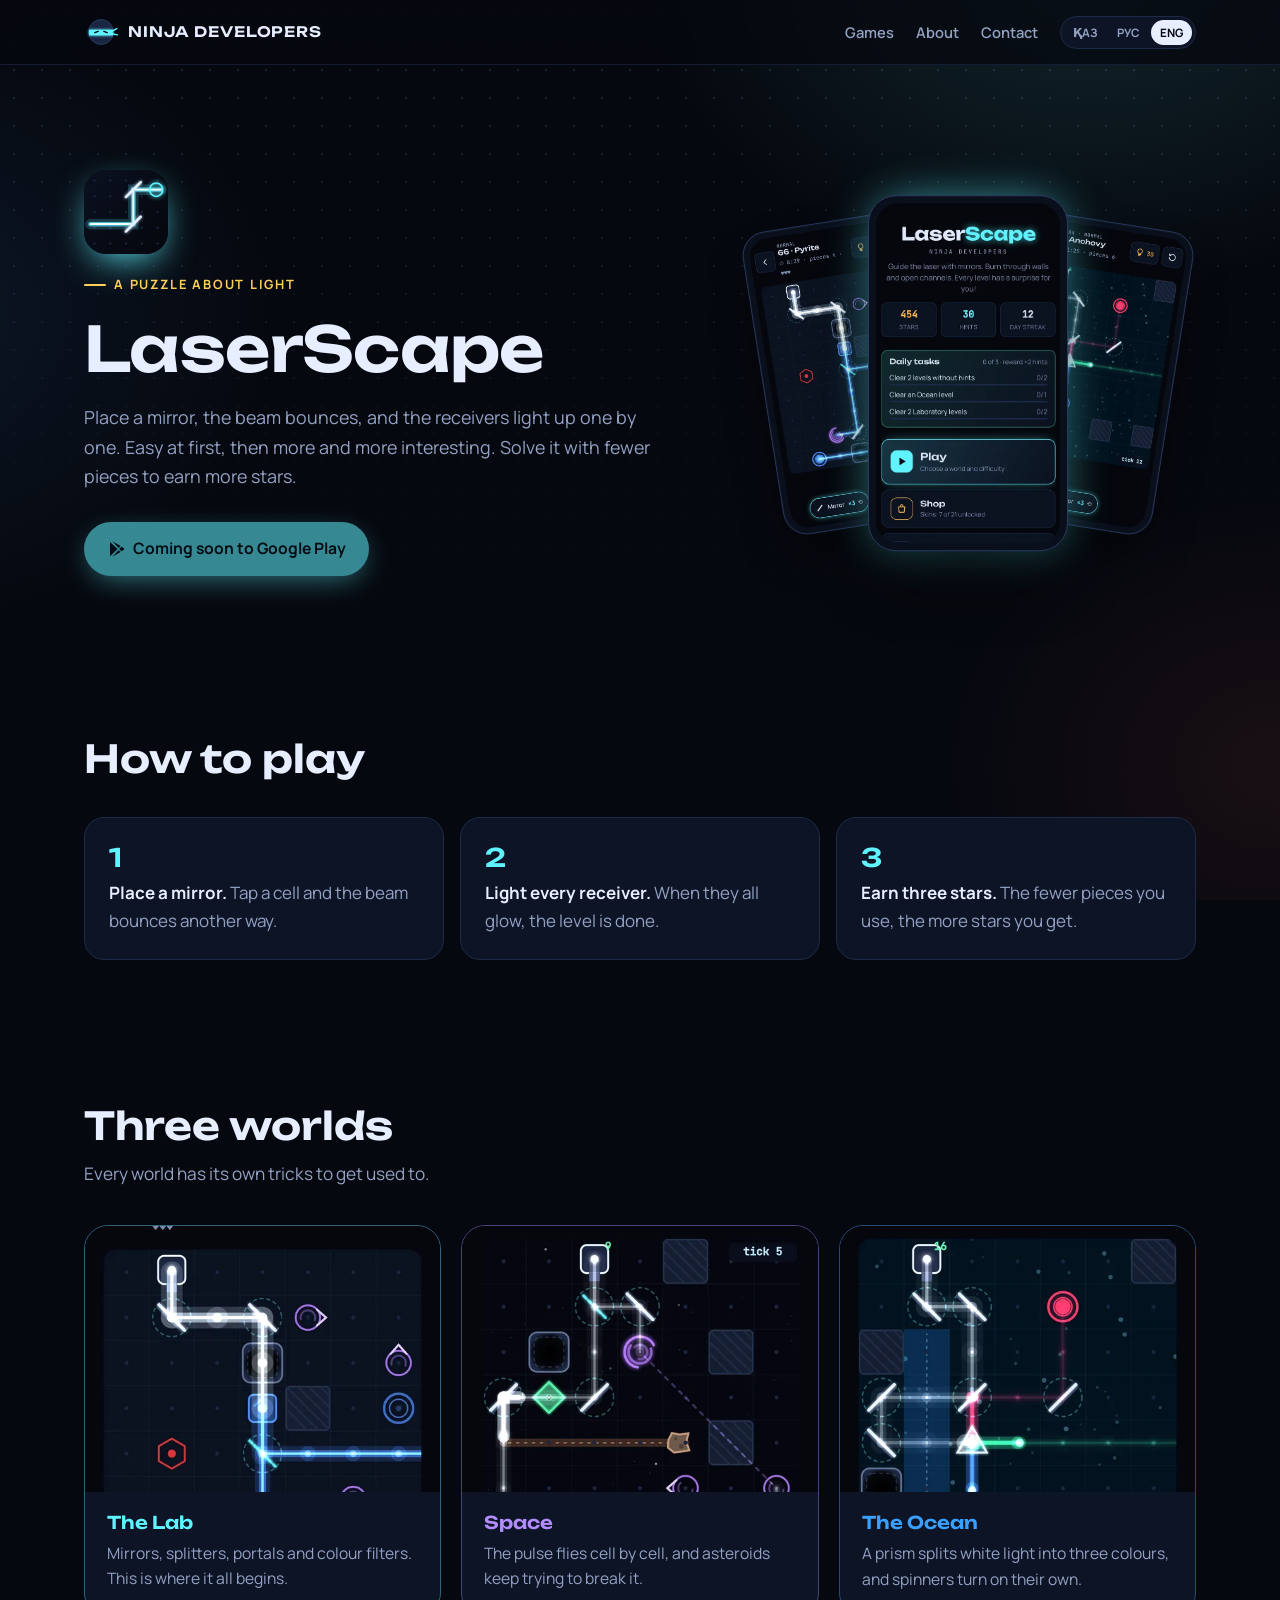
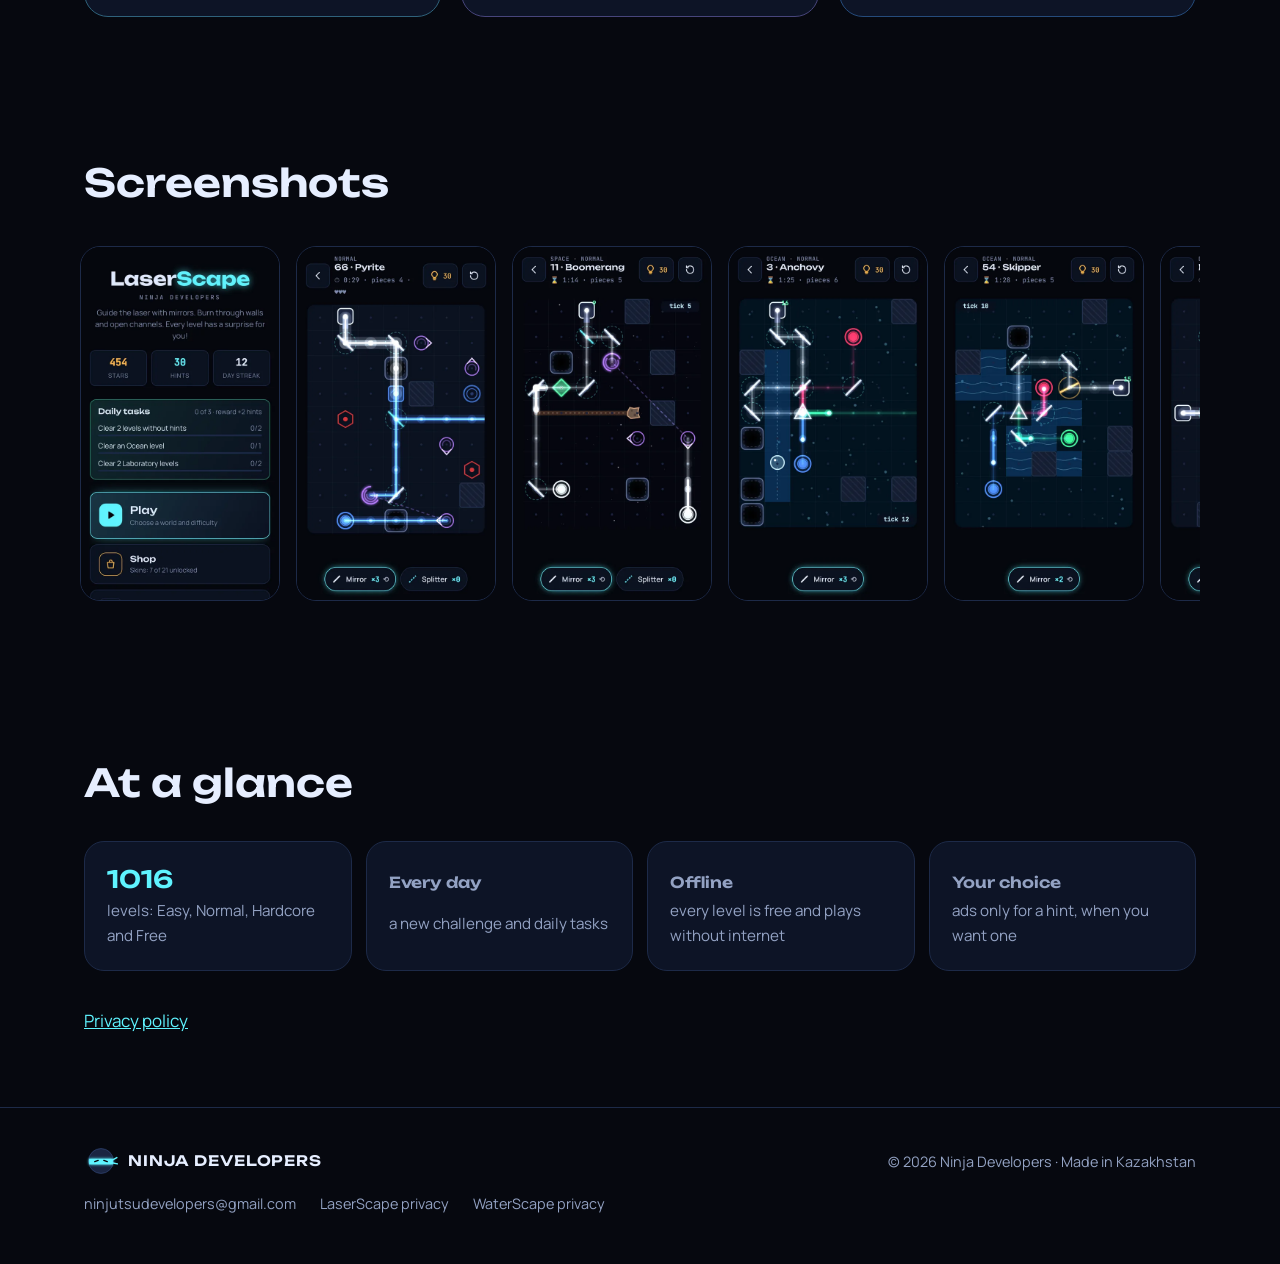
==== laserscape/index.html @ 4312398a "Warmer, more human studio site redesign New home: hero with the studio ninja, game showcases with ph" ====
<!DOCTYPE html>
<html lang="en" data-l="en"><head><meta charset="utf-8"><meta name="viewport" content="width=device-width,initial-scale=1,viewport-fit=cover">
<link rel="preconnect" href="https://fonts.googleapis.com"><link rel="preconnect" href="https://fonts.gstatic.com" crossorigin>
<link rel="stylesheet" href="https://fonts.googleapis.com/css2?family=Unbounded:wght@500;600&family=Manrope:wght@400;600;700;800&display=swap">
<link rel="stylesheet" href="/style.css"><link rel="icon" href="/img/logo.svg" type="image/svg+xml"><meta name="theme-color" content="#06080f">
<script>document.documentElement.classList.add('js')</script>
<title>LaserScape: a puzzle about light · Ninja Developers</title>
<meta name="description" content="LaserScape: place mirrors, bounce the laser and light up every receiver. 1016 levels across the Lab, Space and the Ocean. Free, plays offline.">
<meta property="og:title" content="LaserScape"><meta property="og:description" content="A puzzle about light by Ninja Developers."><meta property="og:image" content="https://ninja-developers.com/img/og-laserscape.jpg">
</head><body><div class="sky"></div>
<header><div class="wrap bar"><a class="brand" href="/"><svg viewBox="0 0 120 120" class="ninja" aria-hidden="true"><circle cx="60" cy="60" r="44" class="nh"/><path d="M18 52h84v20H18z" class="nb"/><path d="M98 58l18-10M98 66l20 4" class="nt"/><g class="eyes"><path d="M38 62l12-4M70 58l12 4" class="ne"/></g></svg><span>NINJA DEVELOPERS</span></a>
<nav class="top"><a class="hide-s" href="/#games"><span lang="ru">Игры</span><span lang="en">Games</span><span lang="kk">Ойындар</span></a>
<a class="hide-s" href="/#about"><span lang="ru">О нас</span><span lang="en">About</span><span lang="kk">Біз туралы</span></a>
<a class="hide-s" href="/#contact"><span lang="ru">Контакты</span><span lang="en">Contact</span><span lang="kk">Байланыс</span></a>
<div class="langs" role="group" aria-label="Language"><button data-l="kk">ҚАЗ</button><button data-l="ru">РУС</button><button data-l="en">ENG</button></div></nav></div></header>
<main class="wrap">
<div class="hero"><div style="display:grid;gap:0;justify-items:start">
<img src="/img/laserscape-icon.png" alt="LaserScape" style="width:84px;height:84px;border-radius:22px;margin-bottom:20px;box-shadow:0 12px 36px -10px var(--laser)">
<span class="eyebrow" lang="ru">Головоломка про свет</span><span class="eyebrow" lang="en">A puzzle about light</span><span class="eyebrow" lang="kk">Жарық туралы басқатырғыш</span>
<h1 style="margin-bottom:18px">LaserScape</h1>
<p class="lead" lang="ru">Ставишь зеркало, луч отражается, и приёмники загораются один за другим. Сначала легко, потом интереснее. За решение меньшим числом деталей дают больше звёзд.</p><p class="lead" lang="en">Place a mirror, the beam bounces, and the receivers light up one by one. Easy at first, then more and more interesting. Solve it with fewer pieces to earn more stars.</p><p class="lead" lang="kk">Айнаны қоясың, сәуле шағылады, қабылдағыштар бірінен соң бірі жанады. Басында оңай, кейін қызығырақ. Аз бөлшекпен шешсең, көбірек жұлдыз аласың.</p>
<div class="btns"><a class="btn primary" href="https://play.google.com/store/apps/details?id=com.arsen.lazerkanal" aria-disabled="true" data-play><svg viewBox="0 0 24 24" fill="currentColor"><path d="M4 2.5v19l10-9.5zM15.5 13.5l2.6 2.5-11 6.2zM15.5 10.5L7.1 1.8l11 6.2zM19.2 9l3 1.7c.9.5.9 2.1 0 2.6l-3 1.7-2.9-3z"/></svg><span lang="ru">Скоро в Google Play</span><span lang="en">Coming soon to Google Play</span><span lang="kk">Жақында Google Play-де</span></a></div>
</div>
<div class="phones" aria-hidden="true" style="--c:var(--laser)"><div class="phone p1"><img lang="ru" src="/img/ls-ru-2_lab.webp" alt="" loading="lazy"><img lang="en" src="/img/ls-en-2_lab.webp" alt="" loading="lazy"><img lang="kk" src="/img/ls-ru-2_lab.webp" alt="" loading="lazy"></div><div class="phone p2"><img lang="ru" src="/img/ls-ru-1_home.webp" alt="" loading="lazy"><img lang="en" src="/img/ls-en-1_home.webp" alt="" loading="lazy"><img lang="kk" src="/img/ls-ru-1_home.webp" alt="" loading="lazy"></div><div class="phone p3"><img lang="ru" src="/img/ls-ru-4_ocean.webp" alt="" loading="lazy"><img lang="en" src="/img/ls-en-4_ocean.webp" alt="" loading="lazy"><img lang="kk" src="/img/ls-ru-4_ocean.webp" alt="" loading="lazy"></div></div>
</div>

<section><div class="sh rv"><h2 lang="ru">Как играть</h2><h2 lang="en">How to play</h2><h2 lang="kk">Қалай ойнау керек</h2></div>
<ol class="steps">
<li class="rv"><span lang="ru"><b>Поставь зеркало.</b> Нажми на клетку, и луч отразится в другую сторону.</span><span lang="en"><b>Place a mirror.</b> Tap a cell and the beam bounces another way.</span><span lang="kk"><b>Айна қой.</b> Ұяшықты бас, сәуле басқа жаққа шағылады.</span></li>
<li class="rv"><span lang="ru"><b>Зажги все приёмники.</b> Когда горят все, уровень пройден.</span><span lang="en"><b>Light every receiver.</b> When they all glow, the level is done.</span><span lang="kk"><b>Барлық қабылдағышты жақ.</b> Бәрі жанса, деңгей өтілді.</span></li>
<li class="rv"><span lang="ru"><b>Собери три звезды.</b> Чем меньше деталей ушло, тем больше звёзд.</span><span lang="en"><b>Earn three stars.</b> The fewer pieces you use, the more stars you get.</span><span lang="kk"><b>Үш жұлдыз жина.</b> Бөлшек аз кетсе, жұлдыз көп.</span></li>
</ol></section>

<section><div class="sh rv"><h2 lang="ru">Три мира</h2><h2 lang="en">Three worlds</h2><h2 lang="kk">Үш әлем</h2><p lang="ru">В каждом мире свои фокусы, к которым нужно привыкнуть.</p><p lang="en">Every world has its own tricks to get used to.</p><p lang="kk">Әр әлемнің үйренуге тұратын өз айласы бар.</p></div>
<div class="worlds">
<div class="world rv"><img lang="ru" src="/img/ls-ru-2_lab.webp" alt="" loading="lazy"><img lang="en" src="/img/ls-en-2_lab.webp" alt="" loading="lazy"><img lang="kk" src="/img/ls-ru-2_lab.webp" alt="" loading="lazy"><div><h3 lang="ru">Лаборатория</h3><h3 lang="en">The Lab</h3><h3 lang="kk">Зертхана</h3><p lang="ru">Зеркала, делители, порталы и цветные фильтры. Здесь всё начинается.</p><p lang="en">Mirrors, splitters, portals and colour filters. This is where it all begins.</p><p lang="kk">Айналар, бөлгіштер, порталдар және түсті сүзгілер. Бәрі осыдан басталады.</p></div></div>
<div class="world space rv"><img lang="ru" src="/img/ls-ru-3_space.webp" alt="" loading="lazy"><img lang="en" src="/img/ls-en-3_space.webp" alt="" loading="lazy"><img lang="kk" src="/img/ls-ru-3_space.webp" alt="" loading="lazy"><div><h3 lang="ru">Космос</h3><h3 lang="en">Space</h3><h3 lang="kk">Ғарыш</h3><p lang="ru">Луч летит клетка за клеткой, а астероиды так и норовят его разбить.</p><p lang="en">The pulse flies cell by cell, and asteroids keep trying to break it.</p><p lang="kk">Сәуле ұяшықтан ұяшыққа ұшады, ал астероидтар оны сындыруға тырысады.</p></div></div>
<div class="world ocean rv"><img lang="ru" src="/img/ls-ru-4_ocean.webp" alt="" loading="lazy"><img lang="en" src="/img/ls-en-4_ocean.webp" alt="" loading="lazy"><img lang="kk" src="/img/ls-ru-4_ocean.webp" alt="" loading="lazy"><div><h3 lang="ru">Океан</h3><h3 lang="en">The Ocean</h3><h3 lang="kk">Мұхит</h3><p lang="ru">Призма делит белый луч на три цвета, а вертушки крутятся сами по себе.</p><p lang="en">A prism splits white light into three colours, and spinners turn on their own.</p><p lang="kk">Призма ақ сәулені үш түске бөледі, ал айналмалар өздігінен бұрылады.</p></div></div>
</div></section>

<section><div class="sh rv"><h2 lang="ru">Скриншоты</h2><h2 lang="en">Screenshots</h2><h2 lang="kk">Скриншоттар</h2></div>
<div class="gallery" lang="ru"><img src="/img/ls-ru-1_home.webp" alt="" loading="lazy"><img src="/img/ls-ru-2_lab.webp" alt="" loading="lazy"><img src="/img/ls-ru-3_space.webp" alt="" loading="lazy"><img src="/img/ls-ru-4_ocean.webp" alt="" loading="lazy"><img src="/img/ls-ru-5_spinner.webp" alt="" loading="lazy"><img src="/img/ls-ru-8_daily.webp" alt="" loading="lazy"></div><div class="gallery" lang="en"><img src="/img/ls-en-1_home.webp" alt="" loading="lazy"><img src="/img/ls-en-2_lab.webp" alt="" loading="lazy"><img src="/img/ls-en-3_space.webp" alt="" loading="lazy"><img src="/img/ls-en-4_ocean.webp" alt="" loading="lazy"><img src="/img/ls-en-5_spinner.webp" alt="" loading="lazy"><img src="/img/ls-en-8_daily.webp" alt="" loading="lazy"></div><div class="gallery" lang="kk"><img src="/img/ls-ru-1_home.webp" alt="" loading="lazy"><img src="/img/ls-ru-2_lab.webp" alt="" loading="lazy"><img src="/img/ls-ru-3_space.webp" alt="" loading="lazy"><img src="/img/ls-ru-4_ocean.webp" alt="" loading="lazy"><img src="/img/ls-ru-5_spinner.webp" alt="" loading="lazy"><img src="/img/ls-ru-8_daily.webp" alt="" loading="lazy"></div>
</section>

<section><div class="sh rv"><h2 lang="ru">Коротко</h2><h2 lang="en">At a glance</h2><h2 lang="kk">Қысқаша</h2></div>
<div class="facts">
<div class="fact rv"><b>1016</b><span lang="ru">уровней: Лёгкий, Норм, Хардкор и Свобода</span><span lang="en">levels: Easy, Normal, Hardcore and Free</span><span lang="kk">деңгей: Жеңіл, Қалыпты, Хардкор және Еркін</span></div>
<div class="fact rv"><b><span lang="ru">Каждый день</span><span lang="en">Every day</span><span lang="kk">Күн сайын</span></b><span lang="ru">новое испытание и задания</span><span lang="en">a new challenge and daily tasks</span><span lang="kk">жаңа сынақ пен тапсырмалар</span></div>
<div class="fact rv"><b><span lang="ru">Оффлайн</span><span lang="en">Offline</span><span lang="kk">Офлайн</span></b><span lang="ru">все уровни бесплатные и играются без интернета</span><span lang="en">every level is free and plays without internet</span><span lang="kk">барлық деңгей тегін, интернетсіз ойналады</span></div>
<div class="fact rv"><b><span lang="ru">По желанию</span><span lang="en">Your choice</span><span lang="kk">Қалауыңша</span></b><span lang="ru">реклама только за подсказку, когда сам захочешь</span><span lang="en">ads only for a hint, when you want one</span><span lang="kk">жарнама тек кеңес үшін, өзің қалағанда</span></div>
</div>
<p><a href="/privacy/laserscape.html"><span lang="ru">Политика конфиденциальности</span><span lang="en">Privacy policy</span><span lang="kk">Құпиялылық саясаты</span></a></p>
</section>
</main>
<footer><div class="wrap"><a class="brand" href="/"><svg viewBox="0 0 120 120" class="ninja" aria-hidden="true"><circle cx="60" cy="60" r="44" class="nh"/><path d="M18 52h84v20H18z" class="nb"/><path d="M98 58l18-10M98 66l20 4" class="nt"/><g class="eyes"><path d="M38 62l12-4M70 58l12 4" class="ne"/></g></svg><span>NINJA DEVELOPERS</span></a>
<span>© 2026 Ninja Developers · <span lang="ru">Сделано в Казахстане</span><span lang="en">Made in Kazakhstan</span><span lang="kk">Қазақстанда жасалған</span></span>
<span class="links"><a href="mailto:ninjutsudevelopers@gmail.com">ninjutsudevelopers@gmail.com</a>
<a href="/privacy/laserscape.html"><span lang="ru">Политика LaserScape</span><span lang="en">LaserScape privacy</span><span lang="kk">LaserScape құпиялылығы</span></a>
<a href="/privacy/waterscape.html"><span lang="ru">Политика WaterScape</span><span lang="en">WaterScape privacy</span><span lang="kk">WaterScape құпиялылығы</span></a></span>
</div></footer><script src="/site.js"></script>
</body></html>
---- style.css ----
/* Ninja Developers site. Night palette of the games, warm accents, one dark look.
   Each game has its own colour (--c on the element), like the ninja's headband in every game's splash. */
:root{--bg:#06080f;--bg2:#0a0f1d;--panel:#0d1426;--panel2:#111a31;--line:#1d2a48;--fg:#e6eeff;--dim:#93a2c3;
  --laser:#5ff3ff;--water:#3aa0ff;--ember:#f0644d;--blood:#d0405f;--moon:#b28cff;--gold:#ffcf5a;
  --display:'Unbounded',system-ui,sans-serif;--body:'Manrope',system-ui,-apple-system,'Segoe UI',sans-serif;color-scheme:dark}
*{box-sizing:border-box}
html{-webkit-text-size-adjust:100%;scroll-behavior:smooth}
body{margin:0;background:var(--bg);color:var(--fg);font:17px/1.65 var(--body);overflow-x:hidden}
a{color:var(--laser)}a:focus-visible,button:focus-visible{outline:2px solid var(--laser);outline-offset:3px;border-radius:6px}
img{max-width:100%;display:block}
.wrap{max-width:72rem;margin:0 auto;padding:0 max(20px,env(safe-area-inset-left,0px))}
h1,h2,h3{font-family:var(--display);font-weight:600;line-height:1.15;text-wrap:balance;margin:0}
p{margin:0}

/* sky behind everything: soft glows and a faint dot grid like the game boards */
.sky{position:fixed;inset:0;z-index:-1;pointer-events:none;
  background:radial-gradient(40rem 30rem at 85% -5%,rgba(95,243,255,.13),transparent 70%),
             radial-gradient(36rem 28rem at -10% 35%,rgba(58,160,255,.10),transparent 70%),
             radial-gradient(30rem 24rem at 100% 85%,rgba(240,100,77,.08),transparent 70%),var(--bg)}
.sky::after{content:"";position:absolute;inset:0;background-image:radial-gradient(rgba(150,180,255,.16) 1px,transparent 1.4px);background-size:28px 28px;
  -webkit-mask-image:linear-gradient(180deg,#000,transparent 70%);mask-image:linear-gradient(180deg,#000,transparent 70%)}

/* header */
header{position:sticky;top:0;z-index:10;background:rgba(6,8,15,.72);backdrop-filter:blur(12px);-webkit-backdrop-filter:blur(12px);border-bottom:1px solid rgba(29,42,72,.6)}
.bar{display:flex;align-items:center;gap:16px;min-height:64px}
.brand{display:flex;align-items:center;gap:10px;color:var(--fg);text-decoration:none;font:600 .9rem var(--display);letter-spacing:.06em}
.brand svg{width:34px;height:34px}
nav.top{margin-left:auto;display:flex;gap:22px;align-items:center;font-size:.92rem}
nav.top a{color:var(--dim);text-decoration:none;font-weight:600}nav.top a:hover{color:var(--fg)}
.langs{display:flex;gap:2px;background:var(--panel);border:1px solid var(--line);border-radius:999px;padding:3px}
.langs button{background:none;border:0;color:var(--dim);font:700 .72rem var(--body);padding:5px 9px;border-radius:999px;cursor:pointer}
.langs button[aria-pressed=true]{color:var(--bg);background:var(--fg)}

/* ninja head (same drawing as the studio splash) */
.ninja .nh{fill:#1a2542;stroke:#3a5085;stroke-width:2}
.ninja .nb{fill:var(--c,var(--laser));filter:drop-shadow(0 0 6px var(--c,var(--laser)))}
.ninja .nt{stroke:var(--c,var(--laser));stroke-width:5;stroke-linecap:round;fill:none;transform-origin:98px 62px;animation:tail 1.8s ease-in-out infinite alternate}
.ninja .ne{stroke:var(--bg);stroke-width:5;stroke-linecap:round}
.ninja .eyes{animation:look 6s ease-in-out infinite}
@keyframes tail{from{transform:rotate(-5deg)}to{transform:rotate(6deg)}}
@keyframes look{0%,40%,100%{transform:none}46%,58%{transform:translateX(-6px)}64%,76%{transform:translateX(6px)}82%{transform:none}}

/* hero */
.hero{display:grid;grid-template-columns:1.15fr .85fr;gap:40px;align-items:center;padding:88px 0 72px}
.eyebrow{display:inline-flex;align-items:center;gap:8px;font-size:.8rem;font-weight:700;letter-spacing:.14em;text-transform:uppercase;color:var(--gold)}
.eyebrow::before{content:"";width:22px;height:2px;background:currentColor;border-radius:2px}
.hero h1{font-size:clamp(2.1rem,5.4vw,3.9rem);margin:18px 0 22px;letter-spacing:-.01em}
.hero h1 em{font-style:normal;background:linear-gradient(90deg,var(--laser),var(--water) 50%,var(--ember));-webkit-background-clip:text;background-clip:text;color:transparent}
.lead{color:var(--dim);font-size:1.12rem;max-width:36rem}
.lead b{color:var(--fg);font-weight:700}
.hero .btns{margin-top:30px}
.stage{position:relative;aspect-ratio:1;max-width:420px;width:100%;justify-self:center;display:grid;place-items:center}
.stage::before{content:"";position:absolute;inset:8%;border-radius:50%;background:radial-gradient(circle,rgba(95,243,255,.22),transparent 65%);animation:pulse 4s ease-in-out infinite}
.stage .ring{position:absolute;inset:4%;border:1px dashed rgba(150,180,255,.22);border-radius:50%;animation:spin 40s linear infinite}
.stage .ring.r2{inset:18%;border-style:solid;border-color:rgba(150,180,255,.10);animation-duration:60s;animation-direction:reverse}
.stage .big{width:62%;height:auto;overflow:visible;position:relative}
.stage .big .nb,.stage .big .nt{animation:band 12s ease-in-out infinite}
.stage .big .nt{animation:tail 1.8s ease-in-out infinite alternate,bandS 12s ease-in-out infinite}
@keyframes band{0%,20%{fill:var(--laser);filter:drop-shadow(0 0 10px var(--laser))}25%,45%{fill:var(--water);filter:drop-shadow(0 0 10px var(--water))}50%,70%{fill:var(--ember);filter:drop-shadow(0 0 10px var(--ember))}75%,95%{fill:var(--moon);filter:drop-shadow(0 0 10px var(--moon))}100%{fill:var(--laser)}}
@keyframes bandS{0%,20%{stroke:var(--laser)}25%,45%{stroke:var(--water)}50%,70%{stroke:var(--ember)}75%,95%{stroke:var(--moon)}100%{stroke:var(--laser)}}
.orb{position:absolute;width:34px;height:34px;opacity:.9;animation:float 6s ease-in-out infinite}
.orb svg{width:100%;height:100%}
.orb.o1{top:6%;left:12%}.orb.o2{bottom:12%;right:4%;animation-delay:-2s}.orb.o3{top:18%;right:8%;width:24px;height:24px;animation-delay:-4s}
@keyframes pulse{50%{transform:scale(1.08);opacity:.75}}
@keyframes spin{to{transform:rotate(360deg)}}
@keyframes float{50%{transform:translateY(-12px) rotate(25deg)}}

/* buttons */
.btns{display:flex;gap:12px;flex-wrap:wrap;align-items:center}
.btn{display:inline-flex;align-items:center;gap:8px;padding:13px 22px;border-radius:999px;font-weight:700;font-size:.98rem;text-decoration:none;border:1px solid var(--line);color:var(--fg);background:var(--panel);transition:transform .15s,box-shadow .15s,background .15s}
.btn:hover{transform:translateY(-2px);background:var(--panel2)}
.btn.primary{background:var(--c,var(--laser));color:#04121a;border-color:transparent;box-shadow:0 8px 30px -8px var(--c,var(--laser))}
.btn.primary:hover{box-shadow:0 12px 36px -6px var(--c,var(--laser))}
.btn[aria-disabled=true]{opacity:.55;pointer-events:none}
.btn svg{width:18px;height:18px;flex:none}

/* sections */
section{padding:72px 0;display:grid;gap:36px}
.sh{display:grid;gap:12px;max-width:44rem}
.sh h2{font-size:clamp(1.6rem,3.6vw,2.4rem)}
.sh p{color:var(--dim);font-size:1.08rem}

/* game showcase rows */
.game{--c:var(--laser);position:relative;display:grid;grid-template-columns:1fr 1fr;gap:48px;align-items:center;padding:44px;border-radius:32px;
  background:linear-gradient(140deg,color-mix(in srgb,var(--c) 14%,var(--panel)) 0%,var(--panel) 55%);border:1px solid color-mix(in srgb,var(--c) 30%,var(--line));overflow:hidden}
.game::after{content:"";position:absolute;width:28rem;height:28rem;right:-8rem;top:-8rem;border-radius:50%;background:radial-gradient(circle,color-mix(in srgb,var(--c) 22%,transparent),transparent 70%);pointer-events:none}
.game.water{--c:var(--water)}
.game.flip .info{order:2}
.game .info{display:grid;gap:18px;position:relative;z-index:1;justify-items:start}
.game .title{display:flex;gap:16px;align-items:center}
.game .title img{width:72px;height:72px;border-radius:18px;box-shadow:0 10px 30px -10px var(--c)}
.game h3{font-size:clamp(1.5rem,3vw,2rem)}
.badge{display:inline-flex;align-items:center;gap:7px;font-size:.74rem;font-weight:800;letter-spacing:.1em;text-transform:uppercase;color:var(--c);padding:5px 11px;border-radius:999px;background:color-mix(in srgb,var(--c) 14%,transparent)}
.badge::before{content:"";width:7px;height:7px;border-radius:50%;background:currentColor;box-shadow:0 0 8px currentColor;animation:blink 2s ease-in-out infinite}
@keyframes blink{50%{opacity:.35}}
.game .info>p{color:#c3cfe8;font-size:1.06rem}
.chips{display:flex;flex-wrap:wrap;gap:8px;list-style:none;margin:0;padding:0}
.chips li{font-size:.85rem;font-weight:700;padding:6px 12px;border-radius:10px;background:rgba(255,255,255,.05);border:1px solid var(--line);color:var(--fg)}

/* phones fan */
.phones{position:relative;height:440px;z-index:1}
.phone{position:absolute;top:50%;left:50%;width:200px;aspect-ratio:9/16;border-radius:28px;padding:7px;background:#0a0f1c;border:1px solid #2a3a62;
  box-shadow:0 30px 60px -20px rgba(0,0,0,.8),0 0 0 1px rgba(255,255,255,.03) inset;transition:transform .5s cubic-bezier(.2,.8,.2,1)}
.phone img{width:100%;height:100%;object-fit:cover;object-position:top;border-radius:22px}
.phone.p1{transform:translate(-50%,-50%) translateX(-120px) rotate(-9deg) scale(.86);z-index:1}
.phone.p2{transform:translate(-50%,-50%);z-index:3;box-shadow:0 30px 70px -18px rgba(0,0,0,.9),0 0 50px -14px var(--c)}
.phone.p3{transform:translate(-50%,-50%) translateX(120px) rotate(9deg) scale(.86);z-index:2}
.game:hover .phone.p1{transform:translate(-50%,-50%) translateX(-140px) rotate(-12deg) scale(.88)}
.game:hover .phone.p3{transform:translate(-50%,-50%) translateX(140px) rotate(12deg) scale(.88)}
.phones.one .phone.p2{width:220px}

/* workshop teasers */
.teasers{display:grid;gap:20px;grid-template-columns:repeat(auto-fit,minmax(240px,1fr))}
.teaser{--c:var(--blood);position:relative;padding:28px 24px 26px;border-radius:24px;background:var(--panel);border:1px solid var(--line);display:grid;gap:14px;overflow:hidden;transition:transform .2s,border-color .2s}
.teaser:hover{transform:translateY(-4px);border-color:color-mix(in srgb,var(--c) 50%,var(--line))}
.teaser::before{content:"";position:absolute;inset:auto -30% -60% -30%;height:80%;background:radial-gradient(ellipse at top,color-mix(in srgb,var(--c) 20%,transparent),transparent 70%);pointer-events:none}
.teaser .ninja{width:64px;height:64px;overflow:visible}
.teaser h3{font-size:1.05rem}
.teaser p{color:var(--dim);font-size:.98rem}
.teaser .lock{position:absolute;top:18px;right:18px;font-size:.7rem;font-weight:800;letter-spacing:.12em;text-transform:uppercase;color:var(--c);opacity:.85}
.teaser.t2{--c:var(--moon)}.teaser.t3{--c:var(--ember)}

/* about */
.about{display:grid;grid-template-columns:.9fr 1.1fr;gap:48px;align-items:start}
.about .story{display:grid;gap:16px;color:#c3cfe8;font-size:1.06rem}
.values{display:grid;gap:14px;grid-template-columns:1fr 1fr}
.value{padding:22px;border-radius:20px;background:var(--panel);border:1px solid var(--line);display:grid;gap:8px;align-content:start}
.value .ic{width:42px;height:42px;border-radius:12px;display:grid;place-items:center;background:color-mix(in srgb,var(--c) 16%,transparent);color:var(--c)}
.value .ic svg{width:22px;height:22px}
.value h3{font-size:.98rem}
.value p{color:var(--dim);font-size:.95rem}

/* contact */
.contact{position:relative;text-align:center;justify-items:center;padding:64px 28px;margin:24px 0 72px;border-radius:32px;overflow:hidden;
  background:radial-gradient(60% 120% at 50% 0%,rgba(255,207,90,.14),transparent 70%),var(--panel);border:1px solid var(--line)}
.contact h2{font-size:clamp(1.6rem,3.6vw,2.3rem);max-width:30rem}
.contact p{color:var(--dim);max-width:32rem;font-size:1.06rem}
.contact .btn.primary{--c:var(--gold);color:#1d1400}
.contact .mail{font-size:.92rem;color:var(--dim)}

/* game page bits */
.worlds{display:grid;gap:20px;grid-template-columns:repeat(auto-fit,minmax(260px,1fr))}
.world{--c:var(--laser);border-radius:24px;overflow:hidden;background:var(--panel);border:1px solid color-mix(in srgb,var(--c) 28%,var(--line));display:grid}
.world img{aspect-ratio:4/3;object-fit:cover;object-position:50% 22%;width:100%}
.world div{padding:20px 22px 24px;display:grid;gap:8px}
.world h3{font-size:1.1rem;color:var(--c)}
.world p{color:var(--dim);font-size:.98rem}
.world.space{--c:var(--moon)}.world.ocean{--c:var(--water)}
.steps{display:grid;gap:16px;grid-template-columns:repeat(auto-fit,minmax(220px,1fr));counter-reset:s;list-style:none;margin:0;padding:0}
.steps li{counter-increment:s;padding:24px;border-radius:20px;background:var(--panel);border:1px solid var(--line);display:grid;gap:6px;color:var(--dim)}
.steps li::before{content:counter(s);font:600 1.6rem var(--display);color:var(--laser)}
.steps b{color:var(--fg)}
.gallery{display:flex;gap:16px;overflow-x:auto;scroll-snap-type:x mandatory;padding:4px 4px 16px;margin:0 -4px;scrollbar-width:thin}
.gallery img{flex:none;width:200px;aspect-ratio:9/16;object-fit:cover;object-position:top;border-radius:20px;border:1px solid var(--line);scroll-snap-align:start}
.gallery[lang]{display:none}
html[data-l=ru] .gallery[lang=ru],html[data-l=en] .gallery[lang=en],html[data-l=kk] .gallery[lang=kk]{display:flex}
.facts{display:grid;gap:14px;grid-template-columns:repeat(auto-fit,minmax(220px,1fr))}
.fact{padding:22px;border-radius:20px;background:var(--panel);border:1px solid var(--line);display:grid;gap:4px}
.fact b{font:600 1.5rem var(--display);color:var(--laser)}
.fact span{color:var(--dim);font-size:.95rem}

/* footer */
footer{border-top:1px solid var(--line);padding:36px 0 48px;color:var(--dim);font-size:.9rem}
footer .wrap{display:flex;flex-wrap:wrap;gap:14px 28px;align-items:center}
footer .brand{margin-right:auto}
footer .links{display:flex;flex-wrap:wrap;gap:8px 24px}
footer a{color:var(--dim);text-decoration:none}footer a:hover{color:var(--fg)}

/* reveal on scroll (only when JS runs) */
.js .rv{opacity:0;transform:translateY(24px);transition:opacity .7s ease,transform .7s cubic-bezier(.2,.8,.2,1)}
.js .rv.in{opacity:1;transform:none}

/* language switch: elements carry lang="ru|en|kk"; only the chosen one shows */
html[data-l=ru] [lang=en]:not(html),html[data-l=ru] [lang=kk]:not(html),
html[data-l=en] [lang=ru]:not(html),html[data-l=en] [lang=kk]:not(html),
html[data-l=kk] [lang=ru]:not(html),html[data-l=kk] [lang=en]:not(html){display:none!important}

@media (max-width:860px){
  .hero{grid-template-columns:1fr;padding:48px 0 40px;gap:8px}
  .stage{order:-1;max-width:240px}
  .game{grid-template-columns:1fr;padding:28px 22px;gap:28px}
  .game.flip .info{order:0}
  .phones{height:360px}.phone{width:160px}
  .phone.p1{transform:translate(-50%,-50%) translateX(-92px) rotate(-9deg) scale(.86)}
  .phone.p3{transform:translate(-50%,-50%) translateX(92px) rotate(9deg) scale(.86)}
  .phones.one .phone.p2{width:180px}
  .about{grid-template-columns:1fr;gap:28px}
  section{padding:52px 0}
}
@media (max-width:560px){nav.top .hide-s{display:none}.values{grid-template-columns:1fr}.brand span{display:none}}
@media (prefers-reduced-motion:reduce){*,*::before,*::after{animation:none!important;transition:none!important}.js .rv{opacity:1;transform:none}}
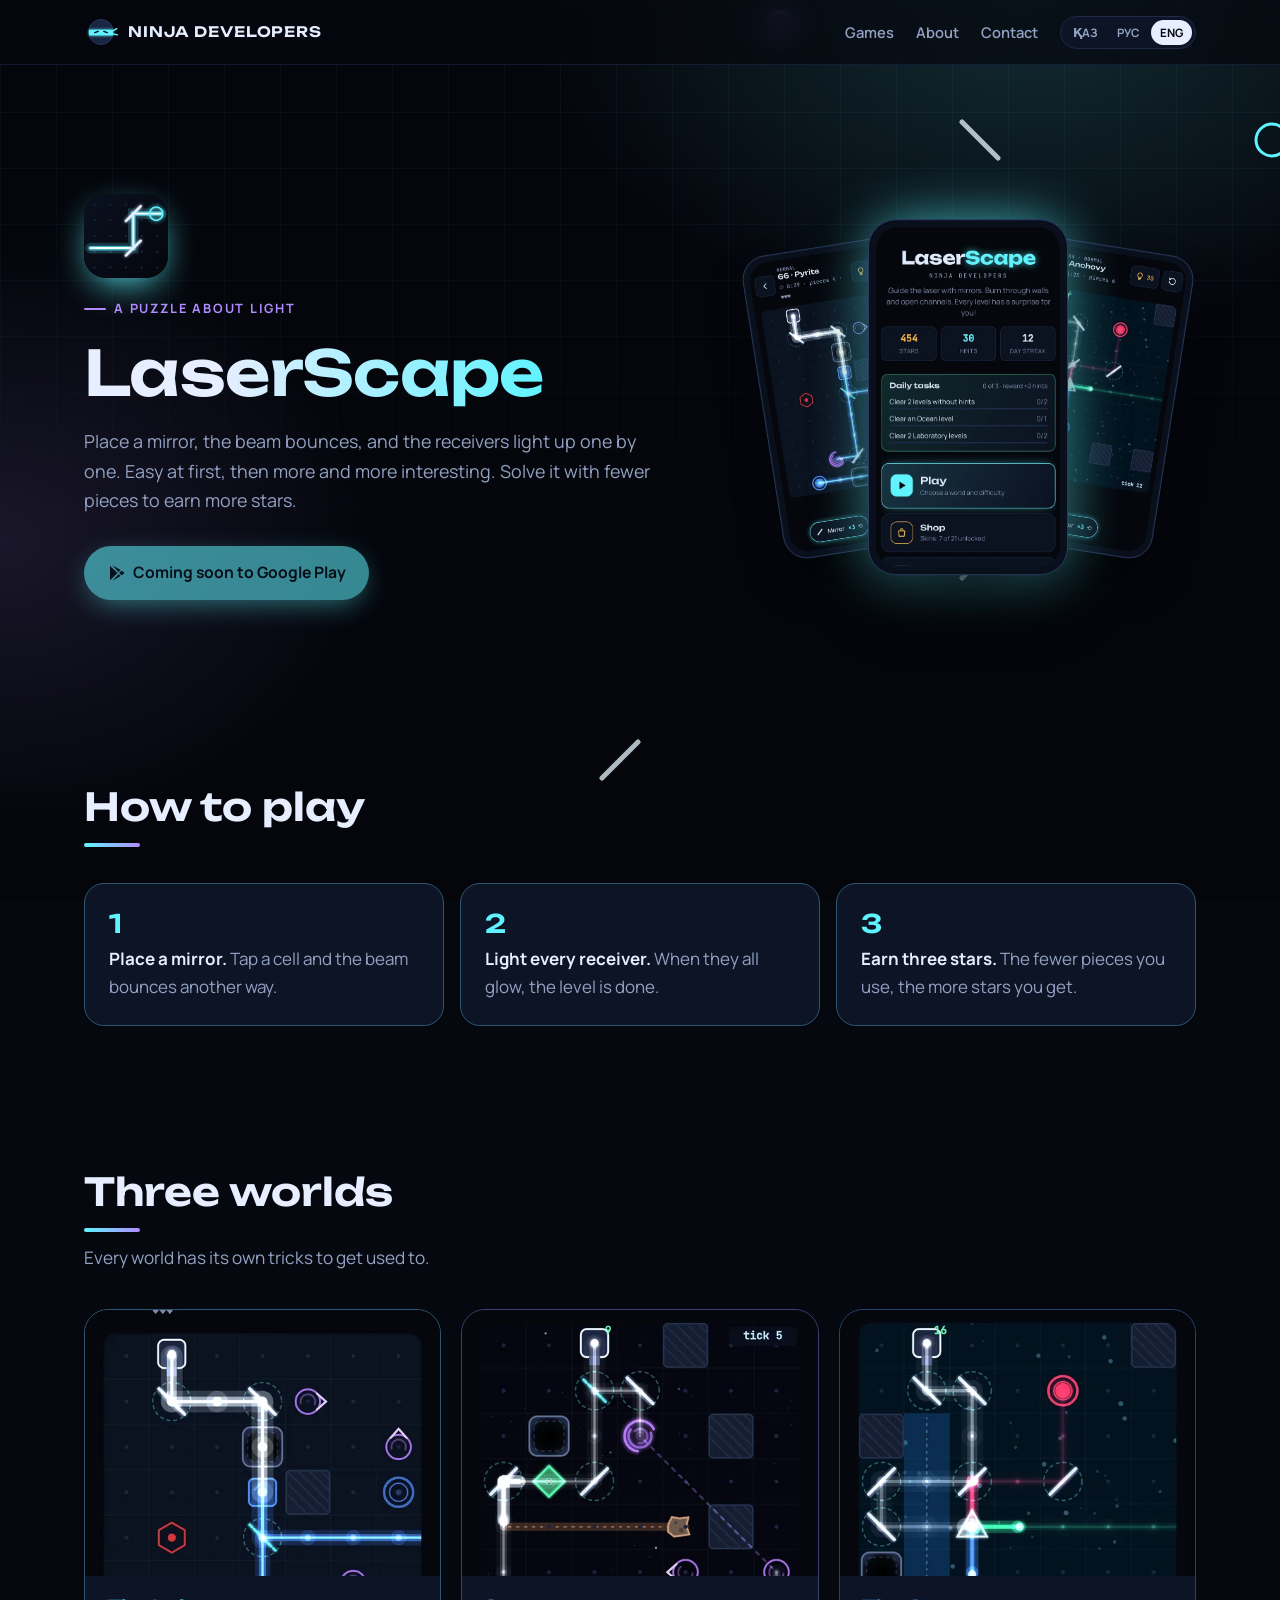
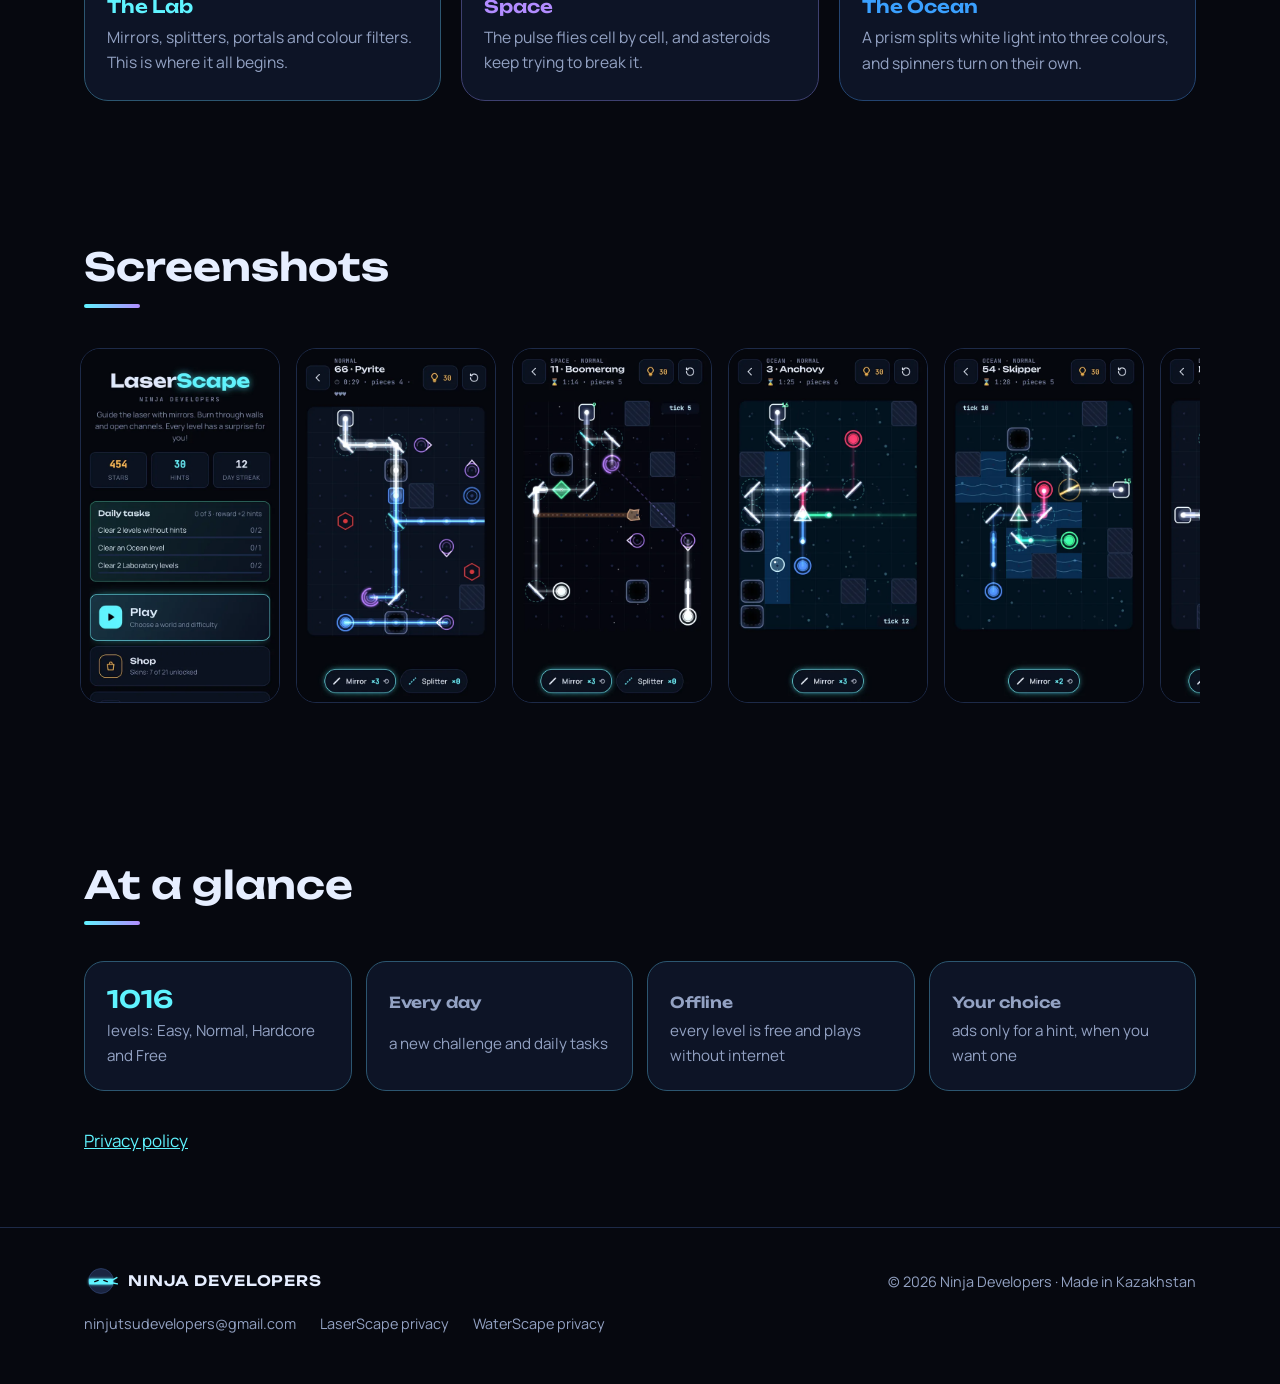
==== commit 11539499: "Game pages wear their game's colour and mood Theme system (body class g-<game>): LaserScape page get" ====
--- a/laserscape/index.html
+++ b/laserscape/index.html
@@ -7,7 +7,16 @@
 <title>LaserScape: a puzzle about light · Ninja Developers</title>
 <meta name="description" content="LaserScape: place mirrors, bounce the laser and light up every receiver. 1016 levels across the Lab, Space and the Ocean. Free, plays offline.">
 <meta property="og:title" content="LaserScape"><meta property="og:description" content="A puzzle about light by Ninja Developers."><meta property="og:image" content="https://ninja-developers.com/img/og-laserscape.jpg">
-</head><body><div class="sky"></div>
+</head><body class="g-game g-laser"><div class="sky"></div><div class="mood beam" aria-hidden="true"><svg viewBox="0 0 1440 820" preserveAspectRatio="xMidYMid slice">
+<rect class="src" x="20" y="742" width="36" height="36" rx="8"/>
+<path class="ray" d="M56 760 H 700 V 560 H 1060 V 140 H 1330"/>
+<path class="mir" d="M682 778 L718 742M1042 578 L1078 542M1042 122 L1078 158"/>
+<circle class="rcv" cx="1352" cy="140" r="16"/>
+<rect class="src" x="1384" y="378" width="36" height="36" rx="8"/>
+<path class="ray r2" d="M1384 396 H 860 V 40"/>
+<path class="mir" d="M842 378 L878 414"/>
+<circle class="rcv r2" cx="860" cy="24" r="12"/>
+</svg></div>
 <header><div class="wrap bar"><a class="brand" href="/"><svg viewBox="0 0 120 120" class="ninja" aria-hidden="true"><circle cx="60" cy="60" r="44" class="nh"/><path d="M18 52h84v20H18z" class="nb"/><path d="M98 58l18-10M98 66l20 4" class="nt"/><g class="eyes"><path d="M38 62l12-4M70 58l12 4" class="ne"/></g></svg><span>NINJA DEVELOPERS</span></a>
 <nav class="top"><a class="hide-s" href="/#games"><span lang="ru">Игры</span><span lang="en">Games</span><span lang="kk">Ойындар</span></a>
 <a class="hide-s" href="/#about"><span lang="ru">О нас</span><span lang="en">About</span><span lang="kk">Біз туралы</span></a>
--- a/style.css
+++ b/style.css
@@ -113,12 +113,17 @@
 .teasers{display:grid;gap:20px;grid-template-columns:repeat(auto-fit,minmax(240px,1fr))}
 .teaser{--c:var(--blood);position:relative;padding:28px 24px 26px;border-radius:24px;background:var(--panel);border:1px solid var(--line);display:grid;gap:14px;overflow:hidden;transition:transform .2s,border-color .2s}
 .teaser:hover{transform:translateY(-4px);border-color:color-mix(in srgb,var(--c) 50%,var(--line))}
-.teaser::before{content:"";position:absolute;inset:auto -30% -60% -30%;height:80%;background:radial-gradient(ellipse at top,color-mix(in srgb,var(--c) 20%,transparent),transparent 70%);pointer-events:none}
+.teaser::before{content:"";position:absolute;inset:0;background:radial-gradient(120% 70% at 50% 130%,color-mix(in srgb,var(--c) 22%,transparent),transparent 70%);pointer-events:none}
+.teaser>*{position:relative}.teaser .lock{position:absolute}
 .teaser .ninja{width:64px;height:64px;overflow:visible}
 .teaser h3{font-size:1.05rem}
 .teaser p{color:var(--dim);font-size:.98rem}
 .teaser .lock{position:absolute;top:18px;right:18px;font-size:.7rem;font-weight:800;letter-spacing:.12em;text-transform:uppercase;color:var(--c);opacity:.85}
-.teaser.t2{--c:var(--moon)}.teaser.t3{--c:var(--ember)}
+.teasers{grid-template-columns:repeat(auto-fit,minmax(300px,1fr))}
+.teaser.mystery{--c:var(--moon);background:linear-gradient(160deg,#120d24,var(--panel) 60%)}
+.teaser .qm{width:64px;height:64px;border-radius:50%;display:grid;place-items:center;font:600 2rem var(--display);color:var(--c);
+  background:#1a2542;border:2px dashed color-mix(in srgb,var(--c) 60%,transparent);text-shadow:0 0 14px var(--c);animation:qm 3s ease-in-out infinite}
+@keyframes qm{50%{transform:rotate(-8deg) scale(1.06);box-shadow:0 0 30px -6px var(--c)}}
 
 /* about */
 .about{display:grid;grid-template-columns:.9fr 1.1fr;gap:48px;align-items:start}
@@ -148,7 +153,7 @@
 .world.space{--c:var(--moon)}.world.ocean{--c:var(--water)}
 .steps{display:grid;gap:16px;grid-template-columns:repeat(auto-fit,minmax(220px,1fr));counter-reset:s;list-style:none;margin:0;padding:0}
 .steps li{counter-increment:s;padding:24px;border-radius:20px;background:var(--panel);border:1px solid var(--line);display:grid;gap:6px;color:var(--dim)}
-.steps li::before{content:counter(s);font:600 1.6rem var(--display);color:var(--laser)}
+.steps li::before{content:counter(s);font:600 1.6rem var(--display);color:var(--c,var(--laser))}
 .steps b{color:var(--fg)}
 .gallery{display:flex;gap:16px;overflow-x:auto;scroll-snap-type:x mandatory;padding:4px 4px 16px;margin:0 -4px;scrollbar-width:thin}
 .gallery img{flex:none;width:200px;aspect-ratio:9/16;object-fit:cover;object-position:top;border-radius:20px;border:1px solid var(--line);scroll-snap-align:start}
@@ -156,7 +161,7 @@
 html[data-l=ru] .gallery[lang=ru],html[data-l=en] .gallery[lang=en],html[data-l=kk] .gallery[lang=kk]{display:flex}
 .facts{display:grid;gap:14px;grid-template-columns:repeat(auto-fit,minmax(220px,1fr))}
 .fact{padding:22px;border-radius:20px;background:var(--panel);border:1px solid var(--line);display:grid;gap:4px}
-.fact b{font:600 1.5rem var(--display);color:var(--laser)}
+.fact b{font:600 1.5rem var(--display);color:var(--c,var(--laser))}
 .fact span{color:var(--dim);font-size:.95rem}
 
 /* footer */
@@ -169,6 +174,58 @@
 /* reveal on scroll (only when JS runs) */
 .js .rv{opacity:0;transform:translateY(24px);transition:opacity .7s ease,transform .7s cubic-bezier(.2,.8,.2,1)}
 .js .rv.in{opacity:1;transform:none}
+
+/* ===== Game pages: each page wears its game's colour and mood (body class g-<game>) =====
+   To add a game: copy one g-* block, set --c/--c2 and the sky, and put a .mood layer after .sky. */
+.mood{position:absolute;top:0;left:0;width:100%;height:820px;overflow:hidden;z-index:-1;pointer-events:none}
+.g-game .hero{min-height:72vh}
+.g-game .sh h2::after{content:"";display:block;width:56px;height:4px;border-radius:4px;margin-top:14px;background:linear-gradient(90deg,var(--c),var(--c2))}
+.g-game .steps li,.g-game .fact,.g-game .world{border-color:color-mix(in srgb,var(--c) 22%,var(--line))}
+.g-game .eyebrow{color:var(--c2)}
+.g-game .hero h1{background:linear-gradient(90deg,var(--fg) 30%,var(--c));-webkit-background-clip:text;background-clip:text;color:transparent}
+
+/* LaserScape: night lab, neon grid like the game board, a beam that bounces off mirrors */
+.g-laser{--c:var(--laser);--c2:#b28cff}
+.g-laser .sky{background:radial-gradient(44rem 30rem at 80% 0%,rgba(95,243,255,.16),transparent 70%),radial-gradient(34rem 26rem at 0% 60%,rgba(178,140,255,.12),transparent 70%),#04060c}
+.g-laser .sky::after{background-image:linear-gradient(rgba(95,243,255,.06) 1px,transparent 1px),linear-gradient(90deg,rgba(95,243,255,.06) 1px,transparent 1px);background-size:56px 56px}
+.beam svg{width:100%;height:100%}
+.beam .ray{fill:none;stroke:var(--laser);stroke-width:3;stroke-linecap:round;stroke-linejoin:round;filter:drop-shadow(0 0 6px var(--laser)) drop-shadow(0 0 16px var(--laser));
+  stroke-dasharray:2400;stroke-dashoffset:2400;animation:ray 7s cubic-bezier(.5,0,.3,1) infinite}
+.beam .ray.r2{stroke:#b28cff;filter:drop-shadow(0 0 6px #b28cff);animation-delay:3.5s;opacity:.7}
+.beam .mir{stroke:#e8f6ff;stroke-width:5;stroke-linecap:round;opacity:.75}
+.beam .src{fill:#0d1528;stroke:var(--laser);stroke-width:3}
+.beam .rcv{fill:none;stroke:var(--laser);stroke-width:3;animation:rcv 7s ease infinite}
+.beam .rcv.r2{stroke:#b28cff;animation-delay:3.5s}
+@keyframes ray{0%{stroke-dashoffset:2400;opacity:1}45%{stroke-dashoffset:0;opacity:1}80%{stroke-dashoffset:0;opacity:1}100%{stroke-dashoffset:0;opacity:0}}
+@keyframes rcv{0%,40%{fill:transparent;filter:none}48%,80%{fill:currentColor;filter:drop-shadow(0 0 14px var(--laser))}100%{fill:transparent}}
+.beam .rcv{color:var(--laser)}.beam .rcv.r2{color:#b28cff}
+.g-laser .phone.p2{box-shadow:0 30px 70px -18px rgba(0,0,0,.9),0 0 60px -10px var(--laser)}
+
+/* WaterScape: deep teal water, light ripples, rising bubbles and waves */
+.g-water{--c:#29b6f6;--c2:#7ee8c4;--bg:#071a23;--panel:#0d2a36;--panel2:#123644;--line:#1d4a5a}
+.g-water .sky{background:radial-gradient(50rem 30rem at 70% -10%,rgba(126,232,196,.16),transparent 70%),radial-gradient(40rem 30rem at 10% 30%,rgba(41,182,246,.18),transparent 70%),linear-gradient(180deg,#0e3a4a 0%,#0a2430 45%,#071a23 100%)}
+.g-water .sky::after{background-image:radial-gradient(rgba(180,240,255,.10) 1px,transparent 1.6px);background-size:34px 34px}
+.water-mood .caustic{position:absolute;inset:-20%;background:radial-gradient(closest-side,rgba(126,232,196,.10),transparent),radial-gradient(closest-side,rgba(41,182,246,.10),transparent);
+  background-size:380px 300px,520px 420px;background-position:0 0,140px 90px;animation:caustic 18s ease-in-out infinite alternate;filter:blur(8px)}
+.water-mood{-webkit-mask-image:linear-gradient(180deg,#000 75%,transparent);mask-image:linear-gradient(180deg,#000 75%,transparent)}
+.water-mood .waves{bottom:12%}
+@keyframes caustic{to{background-position:200px 120px,-80px 260px;transform:scale(1.08)}}
+.bub{position:absolute;bottom:-30px;left:var(--x);width:var(--s);height:var(--s);border-radius:50%;
+  background:radial-gradient(circle at 32% 30%,rgba(255,255,255,.75),rgba(126,232,196,.20) 40%,rgba(41,182,246,.08) 70%);border:1px solid rgba(180,240,255,.35);
+  animation:bub var(--d) linear infinite;animation-delay:var(--dl)}
+@keyframes bub{0%{transform:translate(0,0);opacity:0}10%{opacity:.9}50%{transform:translate(14px,-420px)}100%{transform:translate(-10px,-860px);opacity:0}}
+.waves{position:absolute;left:0;right:0;bottom:0;height:120px}
+.waves svg{position:absolute;bottom:0;width:200%;height:100%;animation:wave 14s linear infinite}
+.waves svg.w2{animation-duration:22s;animation-direction:reverse;opacity:.55}
+@keyframes wave{to{transform:translateX(-50%)}}
+.g-water .btn.primary{color:#03202b}
+.g-water .phone{border-color:#2a6577}
+.world.garden{--c:#7ccf6a}.world.desert{--c:#f2b25a}.world.glacier{--c:#9fe3ff}.world.volcano{--c:#ff7a4d}
+
+/* game cards on the home page carry a hint of the same mood */
+.game.laser .phones::before{content:"";position:absolute;left:-10%;right:-10%;top:58%;height:3px;border-radius:3px;background:linear-gradient(90deg,transparent,var(--laser),transparent);filter:drop-shadow(0 0 8px var(--laser));animation:sweep 4s ease-in-out infinite;z-index:0}
+@keyframes sweep{0%,100%{transform:translateY(-120px) scaleX(.3);opacity:0}30%,70%{opacity:1;transform:translateY(0) scaleX(1)}}
+.game.water .bub{bottom:-20px}
 
 /* language switch: elements carry lang="ru|en|kk"; only the chosen one shows */
 html[data-l=ru] [lang=en]:not(html),html[data-l=ru] [lang=kk]:not(html),
@@ -188,4 +245,5 @@
   section{padding:52px 0}
 }
 @media (max-width:560px){nav.top .hide-s{display:none}.values{grid-template-columns:1fr}.brand span{display:none}}
+@media (max-width:860px){.mood{height:640px}.beam{opacity:.45}.g-game .hero{min-height:0}}
 @media (prefers-reduced-motion:reduce){*,*::before,*::after{animation:none!important;transition:none!important}.js .rv{opacity:1;transform:none}}
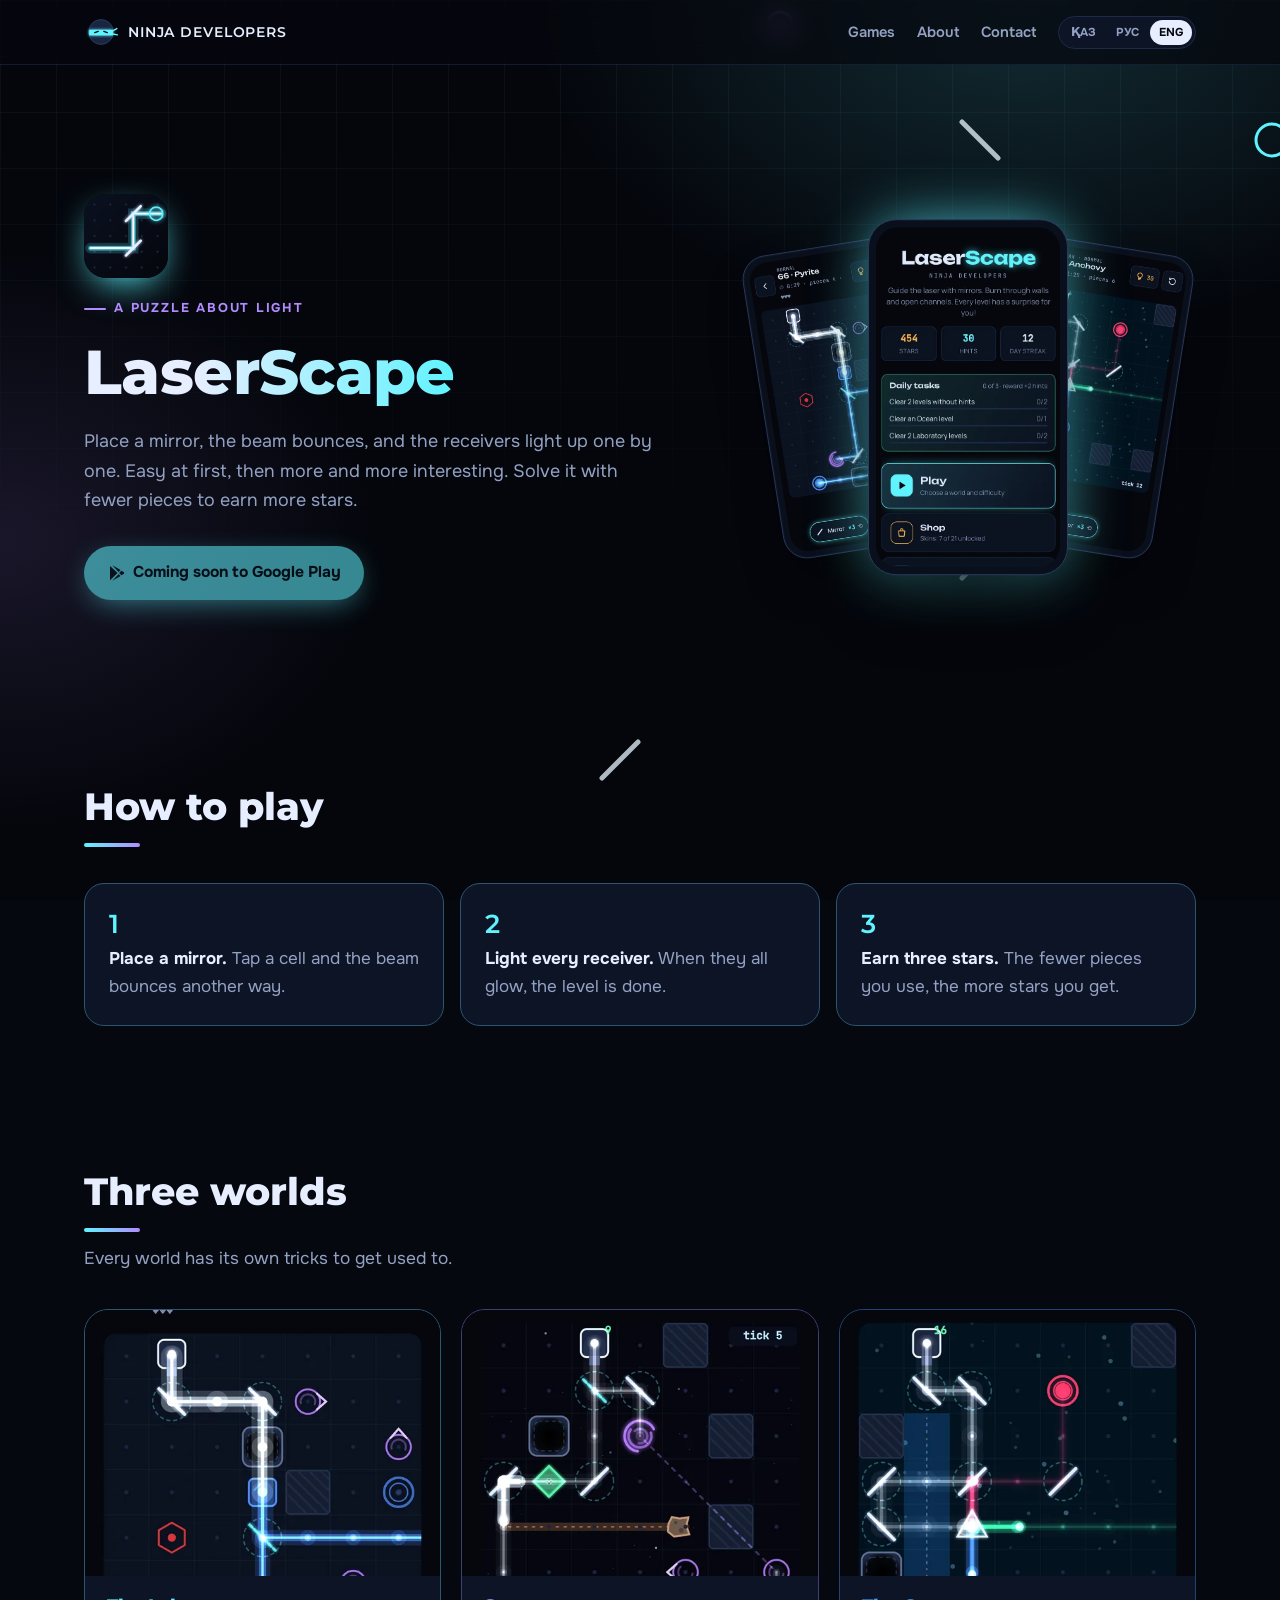
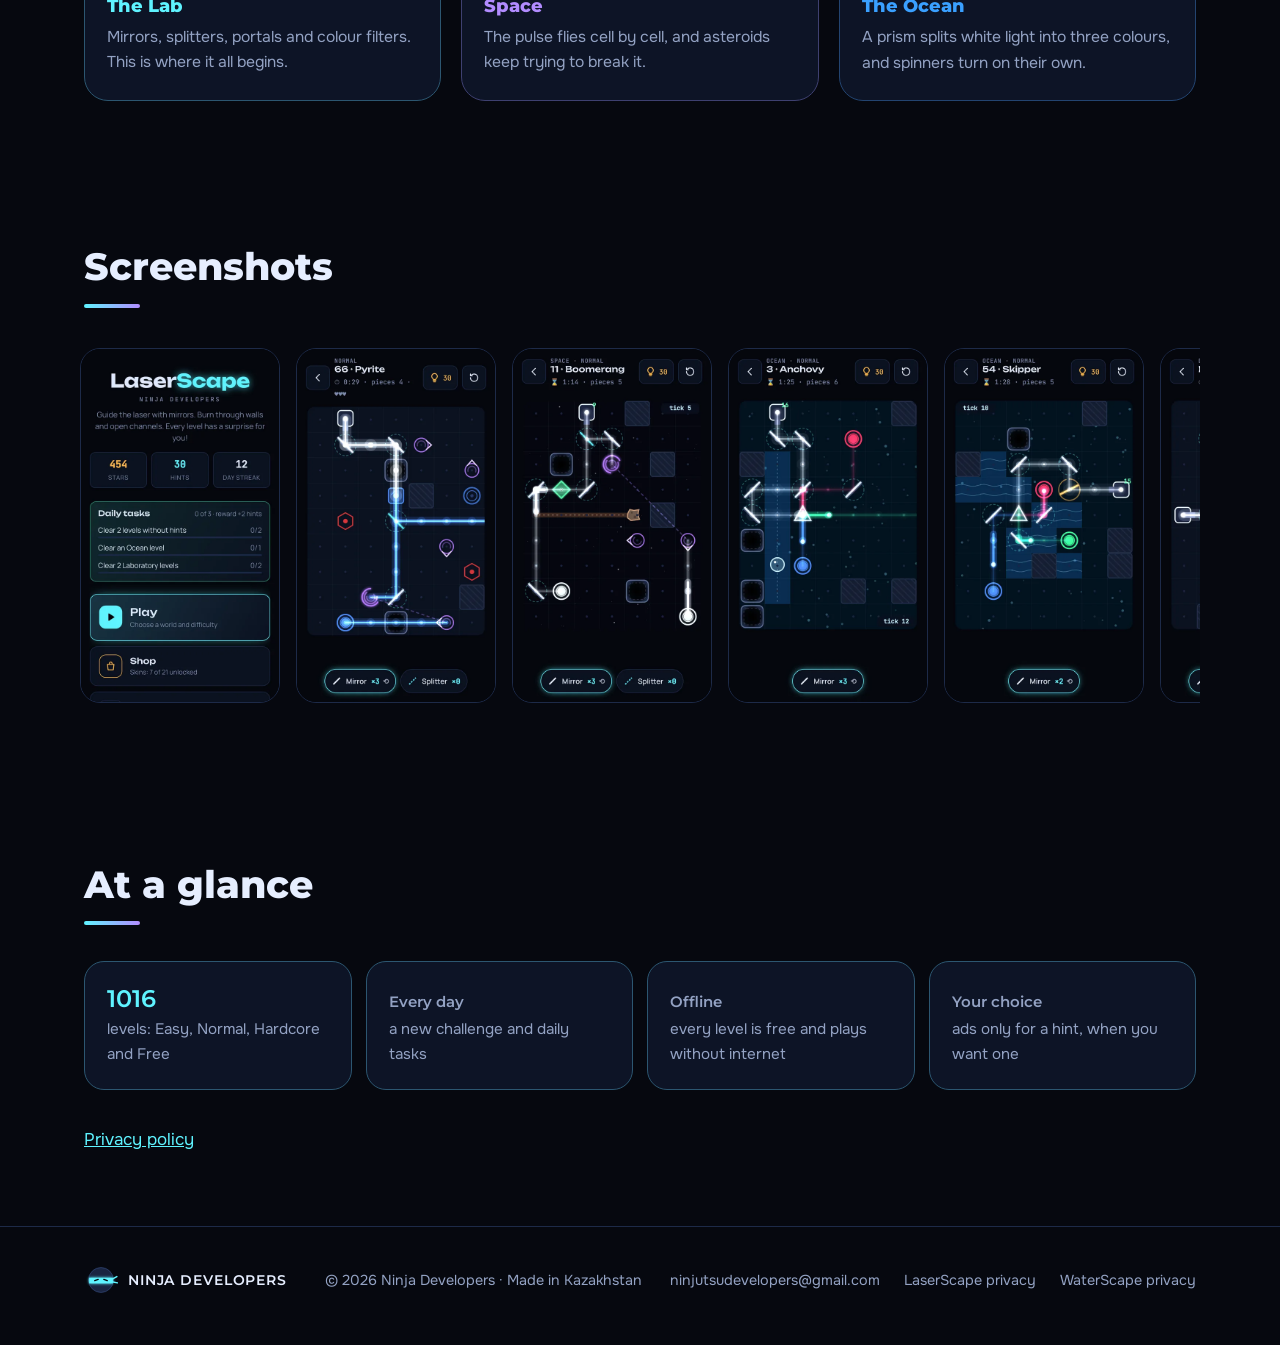
==== commit 3808dca9: "Fonts with full Kazakh letters: Montserrat, Onest, Tiny5 Unbounded, Manrope and Pixelify Sans lack Ә" ====
--- a/laserscape/index.html
+++ b/laserscape/index.html
@@ -1,7 +1,7 @@
 <!DOCTYPE html>
 <html lang="en" data-l="en"><head><meta charset="utf-8"><meta name="viewport" content="width=device-width,initial-scale=1,viewport-fit=cover">
 <link rel="preconnect" href="https://fonts.googleapis.com"><link rel="preconnect" href="https://fonts.gstatic.com" crossorigin>
-<link rel="stylesheet" href="https://fonts.googleapis.com/css2?family=Unbounded:wght@500;600&family=Manrope:wght@400;600;700;800&display=swap">
+<link rel="stylesheet" href="https://fonts.googleapis.com/css2?family=Montserrat:wght@600;700;800&family=Onest:wght@400;600;700;800&display=swap">
 <link rel="stylesheet" href="/style.css"><link rel="icon" href="/img/logo.svg" type="image/svg+xml"><meta name="theme-color" content="#06080f">
 <script>document.documentElement.classList.add('js')</script>
 <title>LaserScape: a puzzle about light · Ninja Developers</title>
--- a/style.css
+++ b/style.css
@@ -2,14 +2,14 @@
    Each game has its own colour (--c on the element), like the ninja's headband in every game's splash. */
 :root{--bg:#06080f;--bg2:#0a0f1d;--panel:#0d1426;--panel2:#111a31;--line:#1d2a48;--fg:#e6eeff;--dim:#93a2c3;
   --laser:#5ff3ff;--water:#3aa0ff;--ember:#f0644d;--blood:#d0405f;--moon:#b28cff;--gold:#ffcf5a;
-  --display:'Unbounded',system-ui,sans-serif;--body:'Manrope',system-ui,-apple-system,'Segoe UI',sans-serif;color-scheme:dark}
+  --display:'Montserrat',system-ui,sans-serif;--body:'Onest',system-ui,-apple-system,'Segoe UI',sans-serif;color-scheme:dark}
 *{box-sizing:border-box}
 html{-webkit-text-size-adjust:100%;scroll-behavior:smooth}
 body{margin:0;background:var(--bg);color:var(--fg);font:17px/1.65 var(--body);overflow-x:hidden}
 a{color:var(--laser)}a:focus-visible,button:focus-visible{outline:2px solid var(--laser);outline-offset:3px;border-radius:6px}
 img{max-width:100%;display:block}
 .wrap{max-width:72rem;margin:0 auto;padding:0 max(20px,env(safe-area-inset-left,0px))}
-h1,h2,h3{font-family:var(--display);font-weight:600;line-height:1.15;text-wrap:balance;margin:0}
+h1,h2,h3{font-family:var(--display);font-weight:800;line-height:1.15;text-wrap:balance;margin:0}
 p{margin:0}
 
 /* sky behind everything: soft glows and a faint dot grid like the game boards */
@@ -222,6 +222,40 @@
 .g-water .phone{border-color:#2a6577}
 .world.garden{--c:#7ccf6a}.world.desert{--c:#f2b25a}.world.glacier{--c:#9fe3ff}.world.volcano{--c:#ff7a4d}
 
+/* Ninja Hunter: night over Kuroyama's castle, blood moon, bats, embers, pixel headings like the game */
+.g-hunter{--c:#e0455f;--c2:#ffcf5a;--bg:#07050b;--panel:#120c18;--panel2:#1a1122;--line:#2c1d36}
+.g-hunter .sky{background:radial-gradient(40rem 30rem at 50% 110%,rgba(155,27,48,.20),transparent 70%),linear-gradient(180deg,#0d0812 0%,#07050b 60%)}
+.g-hunter .sky::after{background-image:radial-gradient(rgba(255,220,230,.35) 1px,transparent 1.3px),radial-gradient(rgba(255,220,230,.18) 1px,transparent 1.2px);background-size:140px 120px,90px 70px;background-position:0 0,40px 30px}
+.g-hunter h1,.g-hunter h2,.g-hunter h3{font-family:'Tiny5',var(--display);font-weight:400;letter-spacing:.02em}
+.g-hunter .hero h1{font-size:clamp(2.6rem,7vw,5rem);background:linear-gradient(180deg,#fff 40%,#ff8f9f);-webkit-background-clip:text;background-clip:text;color:transparent;text-shadow:none;filter:drop-shadow(0 0 18px rgba(224,69,95,.45))}
+.g-hunter .btn.primary{color:#fff;border-radius:6px;box-shadow:0 0 0 2px #0007 inset,0 8px 30px -8px var(--c)}
+.g-hunter .btn{border-radius:6px}
+.g-hunter .steps li,.g-hunter .fact,.g-hunter .chap{border-radius:8px}
+.g-hunter .phone{border-radius:18px;border-color:#3a2440}.g-hunter .phone img{border-radius:12px;object-position:50% 30%}
+.g-hunter .gallery img{border-radius:12px}
+.hunt-mood .moon{position:absolute;top:84px;right:3%;width:240px;height:240px;border-radius:50%;
+  background:radial-gradient(circle at 38% 36%,#ff9a8a 0%,#e0455f 38%,#9b1b30 70%,#5a0f1e 100%);box-shadow:0 0 80px 10px rgba(224,69,95,.45),0 0 200px 40px rgba(155,27,48,.25);animation:moon 8s ease-in-out infinite}
+.hunt-mood .moon::after{content:"";position:absolute;inset:0;border-radius:50%;background:radial-gradient(circle at 62% 58%,rgba(0,0,0,.18) 0 9%,transparent 10%),radial-gradient(circle at 30% 64%,rgba(0,0,0,.14) 0 6%,transparent 7%),radial-gradient(circle at 58% 28%,rgba(0,0,0,.12) 0 5%,transparent 6%)}
+@keyframes moon{50%{box-shadow:0 0 100px 16px rgba(224,69,95,.55),0 0 240px 60px rgba(155,27,48,.3)}}
+.hunt-mood .castle{position:absolute;bottom:0;left:-4%;width:min(1000px,80%);height:auto;fill:#040307;opacity:.95}
+.hunt-mood .castle .win{fill:#ffcf5a;animation:win 3s steps(2) infinite}
+.hunt-mood .castle .win:nth-child(2n){animation-delay:-1.3s}
+@keyframes win{50%{fill:#7a4a10}}
+.bat{position:absolute;top:var(--y);left:-60px;width:var(--w);height:auto;fill:#0a0610;filter:drop-shadow(0 0 2px rgba(224,69,95,.5));animation:batfly var(--d) linear infinite;animation-delay:var(--dl)}
+.bat path{animation:flap .28s steps(2) infinite;transform-origin:50% 40%}
+@keyframes batfly{0%{transform:translate(0,0)}25%{transform:translate(30vw,-30px)}50%{transform:translate(60vw,20px)}75%{transform:translate(90vw,-20px)}100%{transform:translate(115vw,10px)}}
+@keyframes flap{50%{transform:scaleY(.35)}}
+.ember{position:absolute;bottom:-10px;left:var(--x);width:4px;height:4px;background:#ff7a4d;box-shadow:0 0 6px #ff7a4d;animation:ember var(--d) linear infinite;animation-delay:var(--dl)}
+@keyframes ember{0%{transform:translate(0,0);opacity:0}10%{opacity:1}100%{transform:translate(40px,-700px);opacity:0}}
+.chapters{display:grid;gap:14px;grid-template-columns:repeat(auto-fit,minmax(190px,1fr))}
+.chap{padding:22px 20px;background:var(--panel);border:1px solid var(--line);display:grid;gap:6px;position:relative;overflow:hidden}
+.chap .n{font:600 .75rem var(--body);letter-spacing:.14em;text-transform:uppercase;color:var(--c2)}
+.chap h3{font-size:1.25rem}
+.chap p{color:var(--dim);font-size:.95rem}
+.chap .boss{margin-top:6px;font-size:.85rem;font-weight:700;color:var(--c)}
+.chap.final{background:linear-gradient(160deg,#2a0d18,var(--panel) 70%);border-color:#5a1f30}
+@media (max-width:860px){.hunt-mood .moon{width:150px;height:150px;top:90px;right:6%}}
+
 /* game cards on the home page carry a hint of the same mood */
 .game.laser .phones::before{content:"";position:absolute;left:-10%;right:-10%;top:58%;height:3px;border-radius:3px;background:linear-gradient(90deg,transparent,var(--laser),transparent);filter:drop-shadow(0 0 8px var(--laser));animation:sweep 4s ease-in-out infinite;z-index:0}
 @keyframes sweep{0%,100%{transform:translateY(-120px) scaleX(.3);opacity:0}30%,70%{opacity:1;transform:translateY(0) scaleX(1)}}
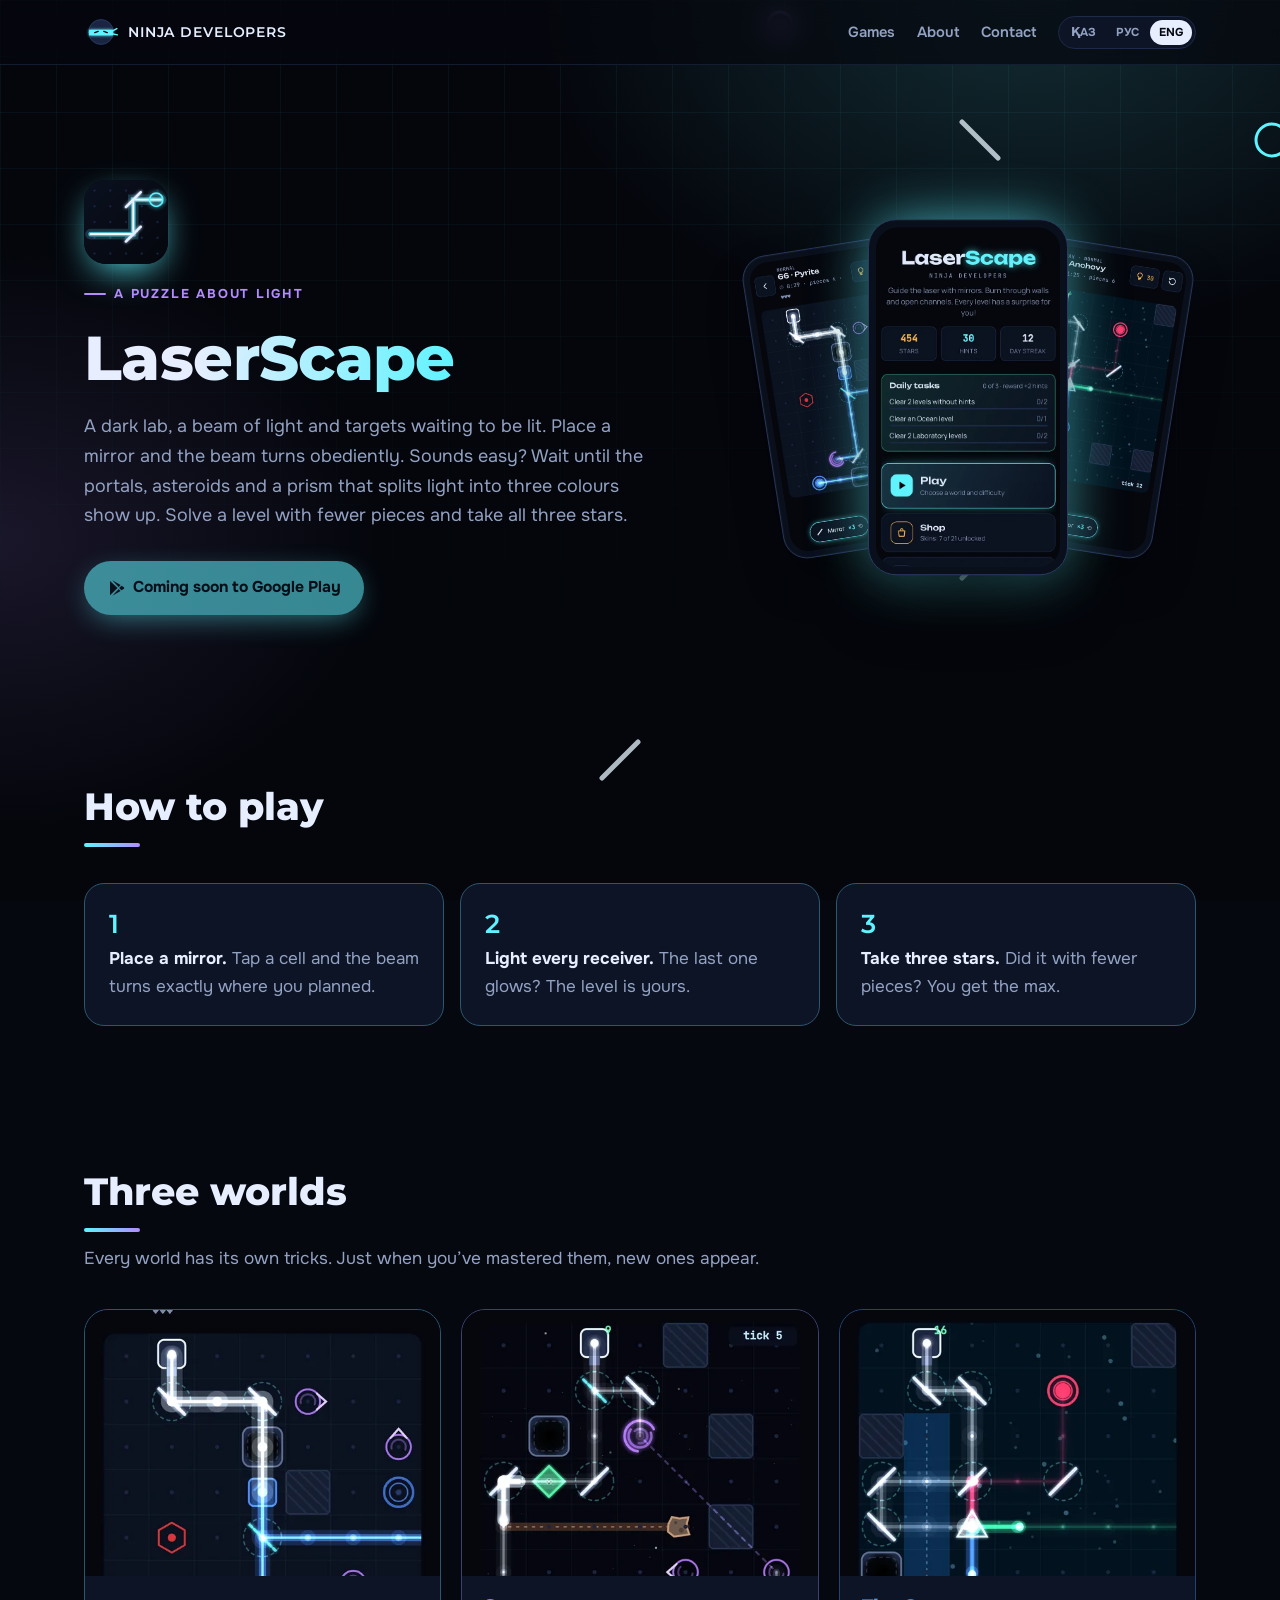
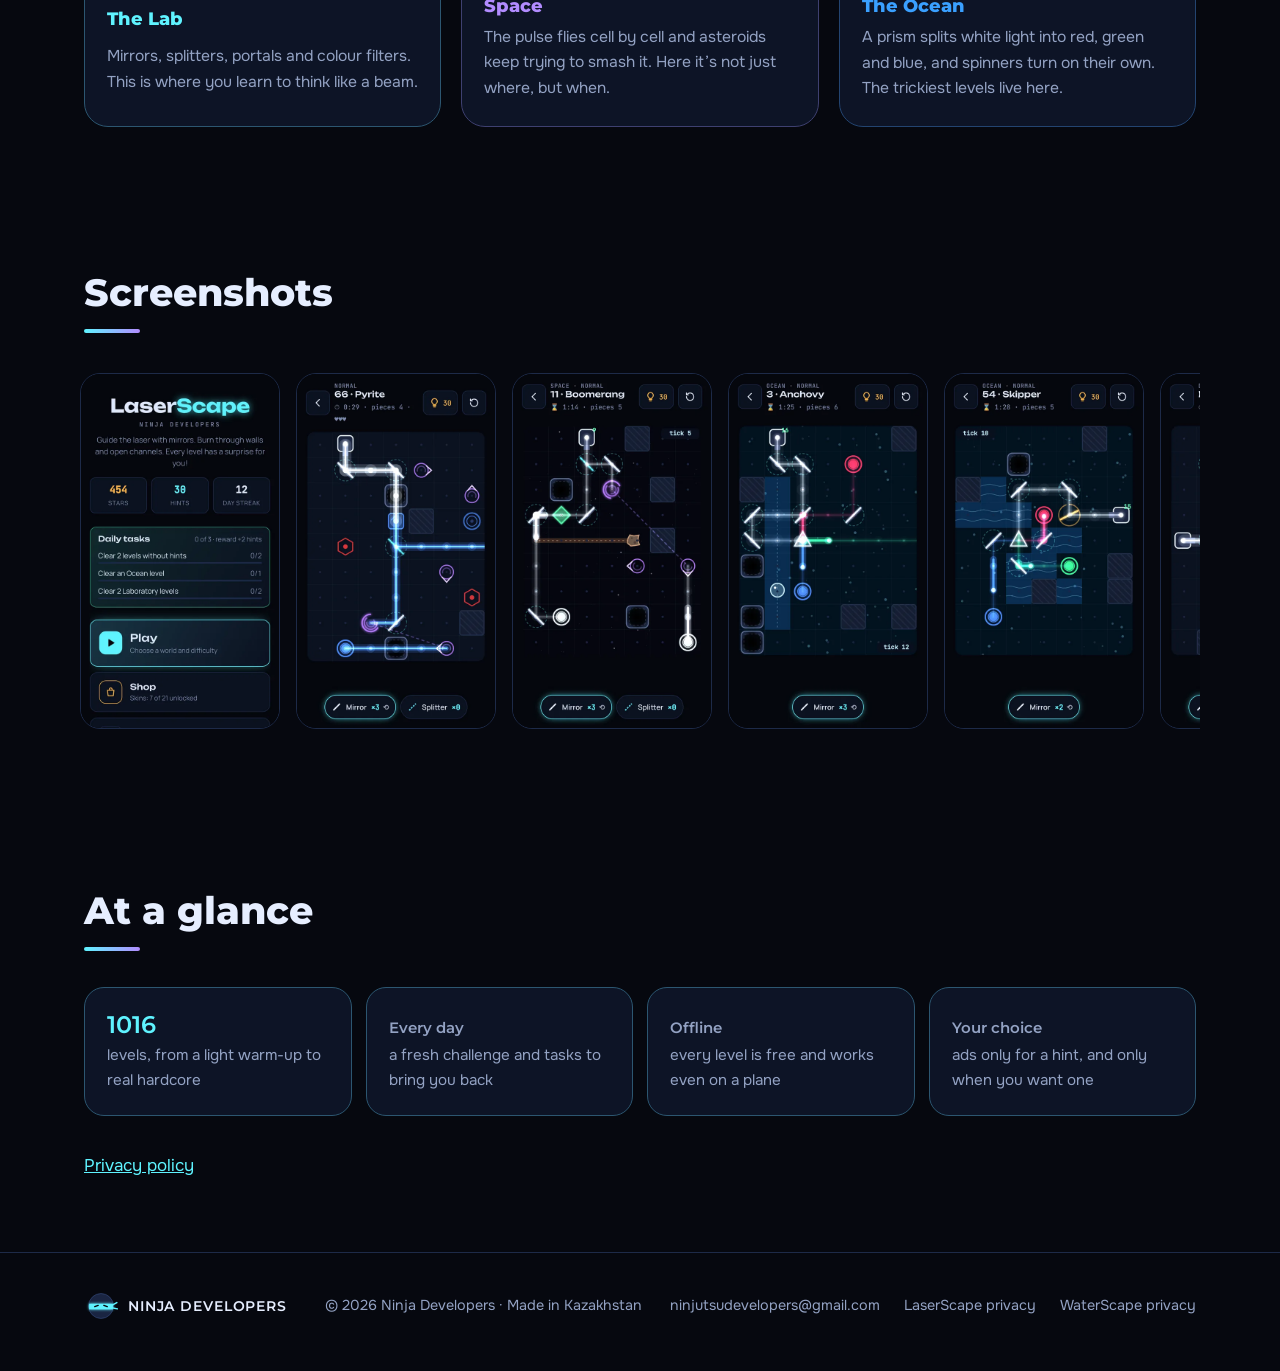
==== commit c63b56a1: "Livelier copy on every page; WaterScape has no pipes Rewrote home, LaserScape, WaterScape and Ninja " ====
--- a/laserscape/index.html
+++ b/laserscape/index.html
@@ -1,7 +1,7 @@
 <!DOCTYPE html>
 <html lang="en" data-l="en"><head><meta charset="utf-8"><meta name="viewport" content="width=device-width,initial-scale=1,viewport-fit=cover">
 <link rel="preconnect" href="https://fonts.googleapis.com"><link rel="preconnect" href="https://fonts.gstatic.com" crossorigin>
-<link rel="stylesheet" href="https://fonts.googleapis.com/css2?family=Montserrat:wght@600;700;800&family=Onest:wght@400;600;700;800&display=swap">
+<link rel="stylesheet" href="https://fonts.googleapis.com/css2?family=Montserrat:wght@600;700;800&family=Onest:wght@400;600;700;800&family=Tiny5&display=swap">
 <link rel="stylesheet" href="/style.css"><link rel="icon" href="/img/logo.svg" type="image/svg+xml"><meta name="theme-color" content="#06080f">
 <script>document.documentElement.classList.add('js')</script>
 <title>LaserScape: a puzzle about light · Ninja Developers</title>
@@ -27,7 +27,7 @@
 <img src="/img/laserscape-icon.png" alt="LaserScape" style="width:84px;height:84px;border-radius:22px;margin-bottom:20px;box-shadow:0 12px 36px -10px var(--laser)">
 <span class="eyebrow" lang="ru">Головоломка про свет</span><span class="eyebrow" lang="en">A puzzle about light</span><span class="eyebrow" lang="kk">Жарық туралы басқатырғыш</span>
 <h1 style="margin-bottom:18px">LaserScape</h1>
-<p class="lead" lang="ru">Ставишь зеркало, луч отражается, и приёмники загораются один за другим. Сначала легко, потом интереснее. За решение меньшим числом деталей дают больше звёзд.</p><p class="lead" lang="en">Place a mirror, the beam bounces, and the receivers light up one by one. Easy at first, then more and more interesting. Solve it with fewer pieces to earn more stars.</p><p class="lead" lang="kk">Айнаны қоясың, сәуле шағылады, қабылдағыштар бірінен соң бірі жанады. Басында оңай, кейін қызығырақ. Аз бөлшекпен шешсең, көбірек жұлдыз аласың.</p>
+<p class="lead" lang="ru">Тёмная лаборатория, луч света и мишени, которые ждут, когда их зажгут. Поставь зеркало, и луч послушно свернёт. Кажется, просто? Подожди, пока появятся порталы, астероиды и призма, которая делит свет на три цвета. Реши уровень меньшим числом деталей и забери все три звезды.</p><p class="lead" lang="en">A dark lab, a beam of light and targets waiting to be lit. Place a mirror and the beam turns obediently. Sounds easy? Wait until the portals, asteroids and a prism that splits light into three colours show up. Solve a level with fewer pieces and take all three stars.</p><p class="lead" lang="kk">Қараңғы зертхана, жарық сәулесі және жануын күткен нысаналар. Айна қойсаң, сәуле мойынсұнып бұрылады. Оңай сияқты ма? Порталдар, астероидтар және жарықты үш түске бөлетін призма шыққанша күте тұр. Деңгейді аз бөлшекпен шешіп, үш жұлдызды да ал.</p>
 <div class="btns"><a class="btn primary" href="https://play.google.com/store/apps/details?id=com.arsen.lazerkanal" aria-disabled="true" data-play><svg viewBox="0 0 24 24" fill="currentColor"><path d="M4 2.5v19l10-9.5zM15.5 13.5l2.6 2.5-11 6.2zM15.5 10.5L7.1 1.8l11 6.2zM19.2 9l3 1.7c.9.5.9 2.1 0 2.6l-3 1.7-2.9-3z"/></svg><span lang="ru">Скоро в Google Play</span><span lang="en">Coming soon to Google Play</span><span lang="kk">Жақында Google Play-де</span></a></div>
 </div>
 <div class="phones" aria-hidden="true" style="--c:var(--laser)"><div class="phone p1"><img lang="ru" src="/img/ls-ru-2_lab.webp" alt="" loading="lazy"><img lang="en" src="/img/ls-en-2_lab.webp" alt="" loading="lazy"><img lang="kk" src="/img/ls-ru-2_lab.webp" alt="" loading="lazy"></div><div class="phone p2"><img lang="ru" src="/img/ls-ru-1_home.webp" alt="" loading="lazy"><img lang="en" src="/img/ls-en-1_home.webp" alt="" loading="lazy"><img lang="kk" src="/img/ls-ru-1_home.webp" alt="" loading="lazy"></div><div class="phone p3"><img lang="ru" src="/img/ls-ru-4_ocean.webp" alt="" loading="lazy"><img lang="en" src="/img/ls-en-4_ocean.webp" alt="" loading="lazy"><img lang="kk" src="/img/ls-ru-4_ocean.webp" alt="" loading="lazy"></div></div>
@@ -35,16 +35,16 @@
 
 <section><div class="sh rv"><h2 lang="ru">Как играть</h2><h2 lang="en">How to play</h2><h2 lang="kk">Қалай ойнау керек</h2></div>
 <ol class="steps">
-<li class="rv"><span lang="ru"><b>Поставь зеркало.</b> Нажми на клетку, и луч отразится в другую сторону.</span><span lang="en"><b>Place a mirror.</b> Tap a cell and the beam bounces another way.</span><span lang="kk"><b>Айна қой.</b> Ұяшықты бас, сәуле басқа жаққа шағылады.</span></li>
-<li class="rv"><span lang="ru"><b>Зажги все приёмники.</b> Когда горят все, уровень пройден.</span><span lang="en"><b>Light every receiver.</b> When they all glow, the level is done.</span><span lang="kk"><b>Барлық қабылдағышты жақ.</b> Бәрі жанса, деңгей өтілді.</span></li>
-<li class="rv"><span lang="ru"><b>Собери три звезды.</b> Чем меньше деталей ушло, тем больше звёзд.</span><span lang="en"><b>Earn three stars.</b> The fewer pieces you use, the more stars you get.</span><span lang="kk"><b>Үш жұлдыз жина.</b> Бөлшек аз кетсе, жұлдыз көп.</span></li>
+<li class="rv"><span lang="ru"><b>Поставь зеркало.</b> Нажми на клетку, и луч свернёт туда, куда ты задумал.</span><span lang="en"><b>Place a mirror.</b> Tap a cell and the beam turns exactly where you planned.</span><span lang="kk"><b>Айна қой.</b> Ұяшықты бас, сәуле сен ойлаған жаққа бұрылады.</span></li>
+<li class="rv"><span lang="ru"><b>Зажги все приёмники.</b> Вспыхнул последний? Уровень твой.</span><span lang="en"><b>Light every receiver.</b> The last one glows? The level is yours.</span><span lang="kk"><b>Барлық қабылдағышты жақ.</b> Соңғысы жанды ма? Деңгей сенікі.</span></li>
+<li class="rv"><span lang="ru"><b>Забери три звезды.</b> Справился меньшим числом деталей? Получай максимум.</span><span lang="en"><b>Take three stars.</b> Did it with fewer pieces? You get the max.</span><span lang="kk"><b>Үш жұлдызды ал.</b> Аз бөлшекпен шештің бе? Ең жоғарғысы сенікі.</span></li>
 </ol></section>
 
-<section><div class="sh rv"><h2 lang="ru">Три мира</h2><h2 lang="en">Three worlds</h2><h2 lang="kk">Үш әлем</h2><p lang="ru">В каждом мире свои фокусы, к которым нужно привыкнуть.</p><p lang="en">Every world has its own tricks to get used to.</p><p lang="kk">Әр әлемнің үйренуге тұратын өз айласы бар.</p></div>
+<section><div class="sh rv"><h2 lang="ru">Три мира</h2><h2 lang="en">Three worlds</h2><h2 lang="kk">Үш әлем</h2><p lang="ru">В каждом мире свои фокусы. Только освоишься, а тут новые.</p><p lang="en">Every world has its own tricks. Just when you’ve mastered them, new ones appear.</p><p lang="kk">Әр әлемнің өз айласы бар. Үйренген кезде жаңалары шығады.</p></div>
 <div class="worlds">
-<div class="world rv"><img lang="ru" src="/img/ls-ru-2_lab.webp" alt="" loading="lazy"><img lang="en" src="/img/ls-en-2_lab.webp" alt="" loading="lazy"><img lang="kk" src="/img/ls-ru-2_lab.webp" alt="" loading="lazy"><div><h3 lang="ru">Лаборатория</h3><h3 lang="en">The Lab</h3><h3 lang="kk">Зертхана</h3><p lang="ru">Зеркала, делители, порталы и цветные фильтры. Здесь всё начинается.</p><p lang="en">Mirrors, splitters, portals and colour filters. This is where it all begins.</p><p lang="kk">Айналар, бөлгіштер, порталдар және түсті сүзгілер. Бәрі осыдан басталады.</p></div></div>
-<div class="world space rv"><img lang="ru" src="/img/ls-ru-3_space.webp" alt="" loading="lazy"><img lang="en" src="/img/ls-en-3_space.webp" alt="" loading="lazy"><img lang="kk" src="/img/ls-ru-3_space.webp" alt="" loading="lazy"><div><h3 lang="ru">Космос</h3><h3 lang="en">Space</h3><h3 lang="kk">Ғарыш</h3><p lang="ru">Луч летит клетка за клеткой, а астероиды так и норовят его разбить.</p><p lang="en">The pulse flies cell by cell, and asteroids keep trying to break it.</p><p lang="kk">Сәуле ұяшықтан ұяшыққа ұшады, ал астероидтар оны сындыруға тырысады.</p></div></div>
-<div class="world ocean rv"><img lang="ru" src="/img/ls-ru-4_ocean.webp" alt="" loading="lazy"><img lang="en" src="/img/ls-en-4_ocean.webp" alt="" loading="lazy"><img lang="kk" src="/img/ls-ru-4_ocean.webp" alt="" loading="lazy"><div><h3 lang="ru">Океан</h3><h3 lang="en">The Ocean</h3><h3 lang="kk">Мұхит</h3><p lang="ru">Призма делит белый луч на три цвета, а вертушки крутятся сами по себе.</p><p lang="en">A prism splits white light into three colours, and spinners turn on their own.</p><p lang="kk">Призма ақ сәулені үш түске бөледі, ал айналмалар өздігінен бұрылады.</p></div></div>
+<div class="world rv"><img lang="ru" src="/img/ls-ru-2_lab.webp" alt="" loading="lazy"><img lang="en" src="/img/ls-en-2_lab.webp" alt="" loading="lazy"><img lang="kk" src="/img/ls-ru-2_lab.webp" alt="" loading="lazy"><div><h3 lang="ru">Лаборатория</h3><h3 lang="en">The Lab</h3><h3 lang="kk">Зертхана</h3><p lang="ru">Зеркала, делители, порталы и цветные фильтры. Здесь ты научишься думать как луч.</p><p lang="en">Mirrors, splitters, portals and colour filters. This is where you learn to think like a beam.</p><p lang="kk">Айналар, бөлгіштер, порталдар және түсті сүзгілер. Мұнда сәуле сияқты ойлауды үйренесің.</p></div></div>
+<div class="world space rv"><img lang="ru" src="/img/ls-ru-3_space.webp" alt="" loading="lazy"><img lang="en" src="/img/ls-en-3_space.webp" alt="" loading="lazy"><img lang="kk" src="/img/ls-ru-3_space.webp" alt="" loading="lazy"><div><h3 lang="ru">Космос</h3><h3 lang="en">Space</h3><h3 lang="kk">Ғарыш</h3><p lang="ru">Луч летит клетка за клеткой, а астероиды так и норовят его разбить. Тут важно не только куда, но и когда.</p><p lang="en">The pulse flies cell by cell and asteroids keep trying to smash it. Here it’s not just where, but when.</p><p lang="kk">Сәуле ұяшықтан ұяшыққа ұшады, ал астероидтар оны сындыруға тырысады. Мұнда қайда ғана емес, қашан екені де маңызды.</p></div></div>
+<div class="world ocean rv"><img lang="ru" src="/img/ls-ru-4_ocean.webp" alt="" loading="lazy"><img lang="en" src="/img/ls-en-4_ocean.webp" alt="" loading="lazy"><img lang="kk" src="/img/ls-ru-4_ocean.webp" alt="" loading="lazy"><div><h3 lang="ru">Океан</h3><h3 lang="en">The Ocean</h3><h3 lang="kk">Мұхит</h3><p lang="ru">Призма делит белый свет на красный, зелёный и синий, а вертушки крутятся сами. Самые хитрые уровни живут здесь.</p><p lang="en">A prism splits white light into red, green and blue, and spinners turn on their own. The trickiest levels live here.</p><p lang="kk">Призма ақ жарықты қызыл, жасыл және көк түске бөледі, ал айналмалар өздігінен бұрылады. Ең айлакер деңгейлер осында.</p></div></div>
 </div></section>
 
 <section><div class="sh rv"><h2 lang="ru">Скриншоты</h2><h2 lang="en">Screenshots</h2><h2 lang="kk">Скриншоттар</h2></div>
@@ -53,10 +53,10 @@
 
 <section><div class="sh rv"><h2 lang="ru">Коротко</h2><h2 lang="en">At a glance</h2><h2 lang="kk">Қысқаша</h2></div>
 <div class="facts">
-<div class="fact rv"><b>1016</b><span lang="ru">уровней: Лёгкий, Норм, Хардкор и Свобода</span><span lang="en">levels: Easy, Normal, Hardcore and Free</span><span lang="kk">деңгей: Жеңіл, Қалыпты, Хардкор және Еркін</span></div>
-<div class="fact rv"><b><span lang="ru">Каждый день</span><span lang="en">Every day</span><span lang="kk">Күн сайын</span></b><span lang="ru">новое испытание и задания</span><span lang="en">a new challenge and daily tasks</span><span lang="kk">жаңа сынақ пен тапсырмалар</span></div>
-<div class="fact rv"><b><span lang="ru">Оффлайн</span><span lang="en">Offline</span><span lang="kk">Офлайн</span></b><span lang="ru">все уровни бесплатные и играются без интернета</span><span lang="en">every level is free and plays without internet</span><span lang="kk">барлық деңгей тегін, интернетсіз ойналады</span></div>
-<div class="fact rv"><b><span lang="ru">По желанию</span><span lang="en">Your choice</span><span lang="kk">Қалауыңша</span></b><span lang="ru">реклама только за подсказку, когда сам захочешь</span><span lang="en">ads only for a hint, when you want one</span><span lang="kk">жарнама тек кеңес үшін, өзің қалағанда</span></div>
+<div class="fact rv"><b>1016</b><span lang="ru">уровней: от лёгкой разминки до настоящего хардкора</span><span lang="en">levels, from a light warm-up to real hardcore</span><span lang="kk">деңгей: жеңіл жаттығудан нағыз хардкорға дейін</span></div>
+<div class="fact rv"><b><span lang="ru">Каждый день</span><span lang="en">Every day</span><span lang="kk">Күн сайын</span></b><span lang="ru">свежее испытание и задания, чтобы было зачем вернуться</span><span lang="en">a fresh challenge and tasks to bring you back</span><span lang="kk">қайта оралуға себеп болатын жаңа сынақ пен тапсырмалар</span></div>
+<div class="fact rv"><b><span lang="ru">Оффлайн</span><span lang="en">Offline</span><span lang="kk">Офлайн</span></b><span lang="ru">все уровни бесплатные и работают даже в самолёте</span><span lang="en">every level is free and works even on a plane</span><span lang="kk">барлық деңгей тегін және ұшақта да жұмыс істейді</span></div>
+<div class="fact rv"><b><span lang="ru">По желанию</span><span lang="en">Your choice</span><span lang="kk">Қалауыңша</span></b><span lang="ru">реклама только за подсказку, и только когда сам захочешь</span><span lang="en">ads only for a hint, and only when you want one</span><span lang="kk">жарнама тек кеңес үшін және тек өзің қалағанда</span></div>
 </div>
 <p><a href="/privacy/laserscape.html"><span lang="ru">Политика конфиденциальности</span><span lang="en">Privacy policy</span><span lang="kk">Құпиялылық саясаты</span></a></p>
 </section>
--- a/style.css
+++ b/style.css
@@ -261,6 +261,16 @@
 @keyframes sweep{0%,100%{transform:translateY(-120px) scaleX(.3);opacity:0}30%,70%{opacity:1;transform:translateY(0) scaleX(1)}}
 .game.water .bub{bottom:-20px}
 
+/* Ninja Hunter card on the home page: blood moon glow, bats, pixel title */
+.game.hunter{--c:#e0455f;background:linear-gradient(140deg,#24101a 0%,var(--panel) 60%);border-color:#4a2032}
+.game.hunter::after{width:22rem;height:22rem;right:4%;top:-6rem;background:radial-gradient(circle at 40% 40%,rgba(255,154,138,.35),rgba(224,69,95,.28) 40%,rgba(155,27,48,.15) 60%,transparent 72%)}
+.game.hunter h3{font-family:'Tiny5',var(--display);font-weight:400;font-size:clamp(1.8rem,3.6vw,2.4rem);letter-spacing:.02em}
+.game.hunter .title img{border-radius:14px;background:#0a0610}
+.game.hunter .phones{overflow:visible}
+.game.hunter .phone{border-radius:18px;border-color:#3a2440}.game.hunter .phone img{border-radius:12px;object-position:50% 30%}
+.game.hunter .phone.p2{box-shadow:0 30px 70px -18px rgba(0,0,0,.9),0 0 50px -12px #e0455f}
+.game.hunter .bat{z-index:4}
+
 /* language switch: elements carry lang="ru|en|kk"; only the chosen one shows */
 html[data-l=ru] [lang=en]:not(html),html[data-l=ru] [lang=kk]:not(html),
 html[data-l=en] [lang=ru]:not(html),html[data-l=en] [lang=kk]:not(html),
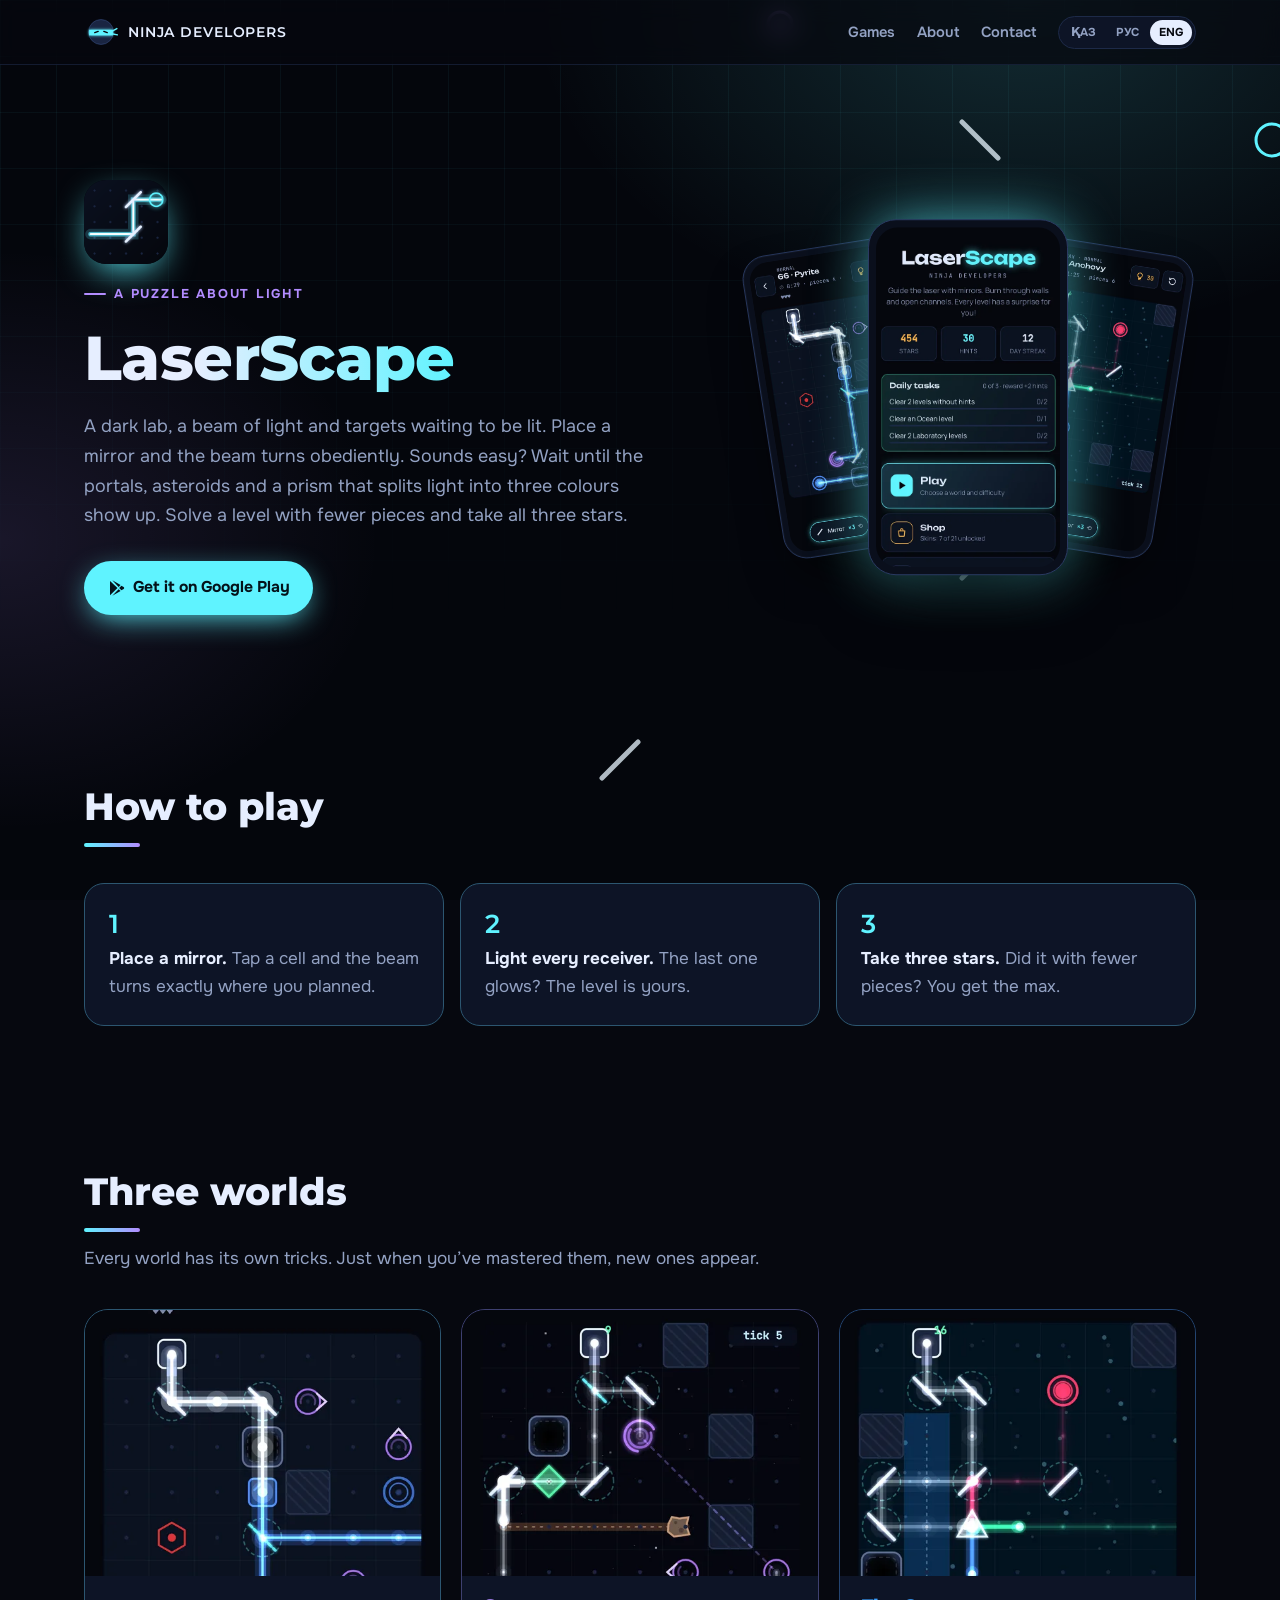
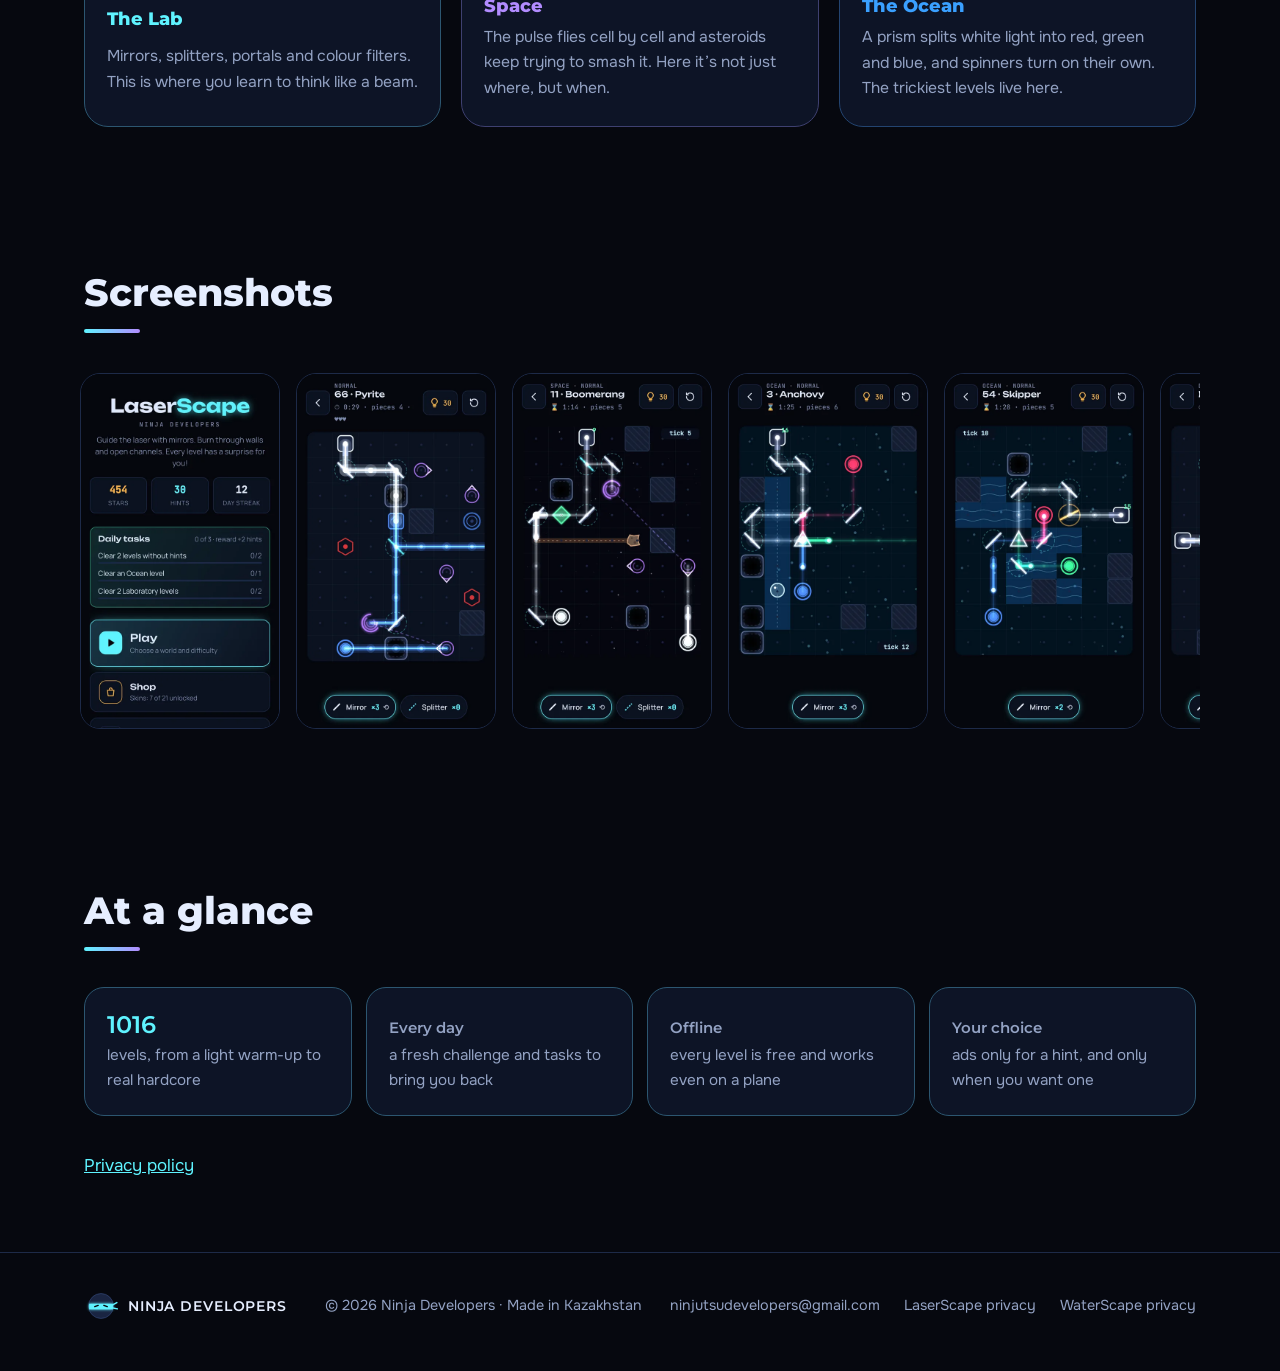
==== commit d6c850b9: "LaserScape is live on Google Play: Play buttons on, WaterScape page opened Co-Authored-By: Claude Op" ====
--- a/laserscape/index.html
+++ b/laserscape/index.html
@@ -28,7 +28,7 @@
 <span class="eyebrow" lang="ru">Головоломка про свет</span><span class="eyebrow" lang="en">A puzzle about light</span><span class="eyebrow" lang="kk">Жарық туралы басқатырғыш</span>
 <h1 style="margin-bottom:18px">LaserScape</h1>
 <p class="lead" lang="ru">Тёмная лаборатория, луч света и мишени, которые ждут, когда их зажгут. Поставь зеркало, и луч послушно свернёт. Кажется, просто? Подожди, пока появятся порталы, астероиды и призма, которая делит свет на три цвета. Реши уровень меньшим числом деталей и забери все три звезды.</p><p class="lead" lang="en">A dark lab, a beam of light and targets waiting to be lit. Place a mirror and the beam turns obediently. Sounds easy? Wait until the portals, asteroids and a prism that splits light into three colours show up. Solve a level with fewer pieces and take all three stars.</p><p class="lead" lang="kk">Қараңғы зертхана, жарық сәулесі және жануын күткен нысаналар. Айна қойсаң, сәуле мойынсұнып бұрылады. Оңай сияқты ма? Порталдар, астероидтар және жарықты үш түске бөлетін призма шыққанша күте тұр. Деңгейді аз бөлшекпен шешіп, үш жұлдызды да ал.</p>
-<div class="btns"><a class="btn primary" href="https://play.google.com/store/apps/details?id=com.arsen.lazerkanal" aria-disabled="true" data-play><svg viewBox="0 0 24 24" fill="currentColor"><path d="M4 2.5v19l10-9.5zM15.5 13.5l2.6 2.5-11 6.2zM15.5 10.5L7.1 1.8l11 6.2zM19.2 9l3 1.7c.9.5.9 2.1 0 2.6l-3 1.7-2.9-3z"/></svg><span lang="ru">Скоро в Google Play</span><span lang="en">Coming soon to Google Play</span><span lang="kk">Жақында Google Play-де</span></a></div>
+<div class="btns"><a class="btn primary" href="https://play.google.com/store/apps/details?id=com.arsen.lazerkanal&amp;referrer=utm_source%3Dninja-developers.com%26utm_medium%3Dsite%26utm_campaign%3Dlaserscape" data-play><svg viewBox="0 0 24 24" fill="currentColor"><path d="M4 2.5v19l10-9.5zM15.5 13.5l2.6 2.5-11 6.2zM15.5 10.5L7.1 1.8l11 6.2zM19.2 9l3 1.7c.9.5.9 2.1 0 2.6l-3 1.7-2.9-3z"/></svg><span lang="ru">Скачать в Google Play</span><span lang="en">Get it on Google Play</span><span lang="kk">Google Play-ден жүктеу</span></a></div>
 </div>
 <div class="phones" aria-hidden="true" style="--c:var(--laser)"><div class="phone p1"><img lang="ru" src="/img/ls-ru-2_lab.webp" alt="" loading="lazy"><img lang="en" src="/img/ls-en-2_lab.webp" alt="" loading="lazy"><img lang="kk" src="/img/ls-ru-2_lab.webp" alt="" loading="lazy"></div><div class="phone p2"><img lang="ru" src="/img/ls-ru-1_home.webp" alt="" loading="lazy"><img lang="en" src="/img/ls-en-1_home.webp" alt="" loading="lazy"><img lang="kk" src="/img/ls-ru-1_home.webp" alt="" loading="lazy"></div><div class="phone p3"><img lang="ru" src="/img/ls-ru-4_ocean.webp" alt="" loading="lazy"><img lang="en" src="/img/ls-en-4_ocean.webp" alt="" loading="lazy"><img lang="kk" src="/img/ls-ru-4_ocean.webp" alt="" loading="lazy"></div></div>
 </div>
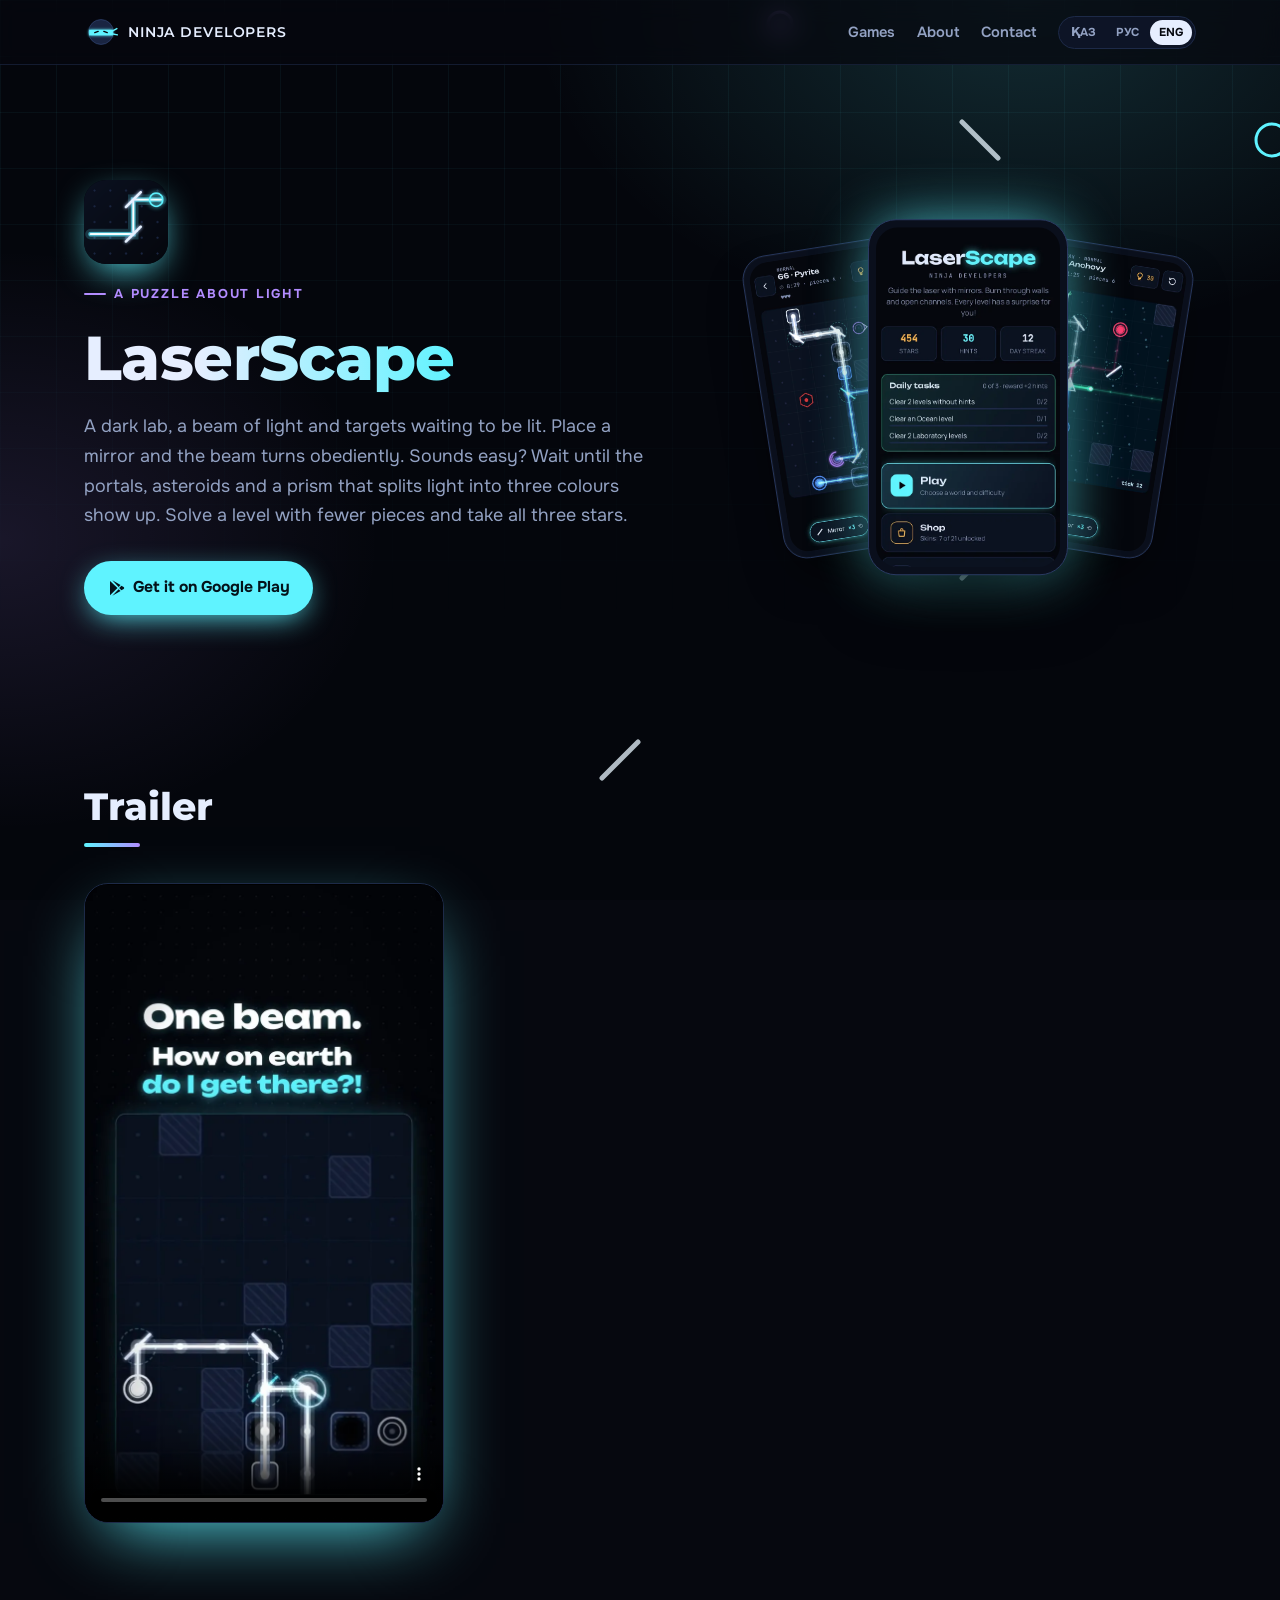
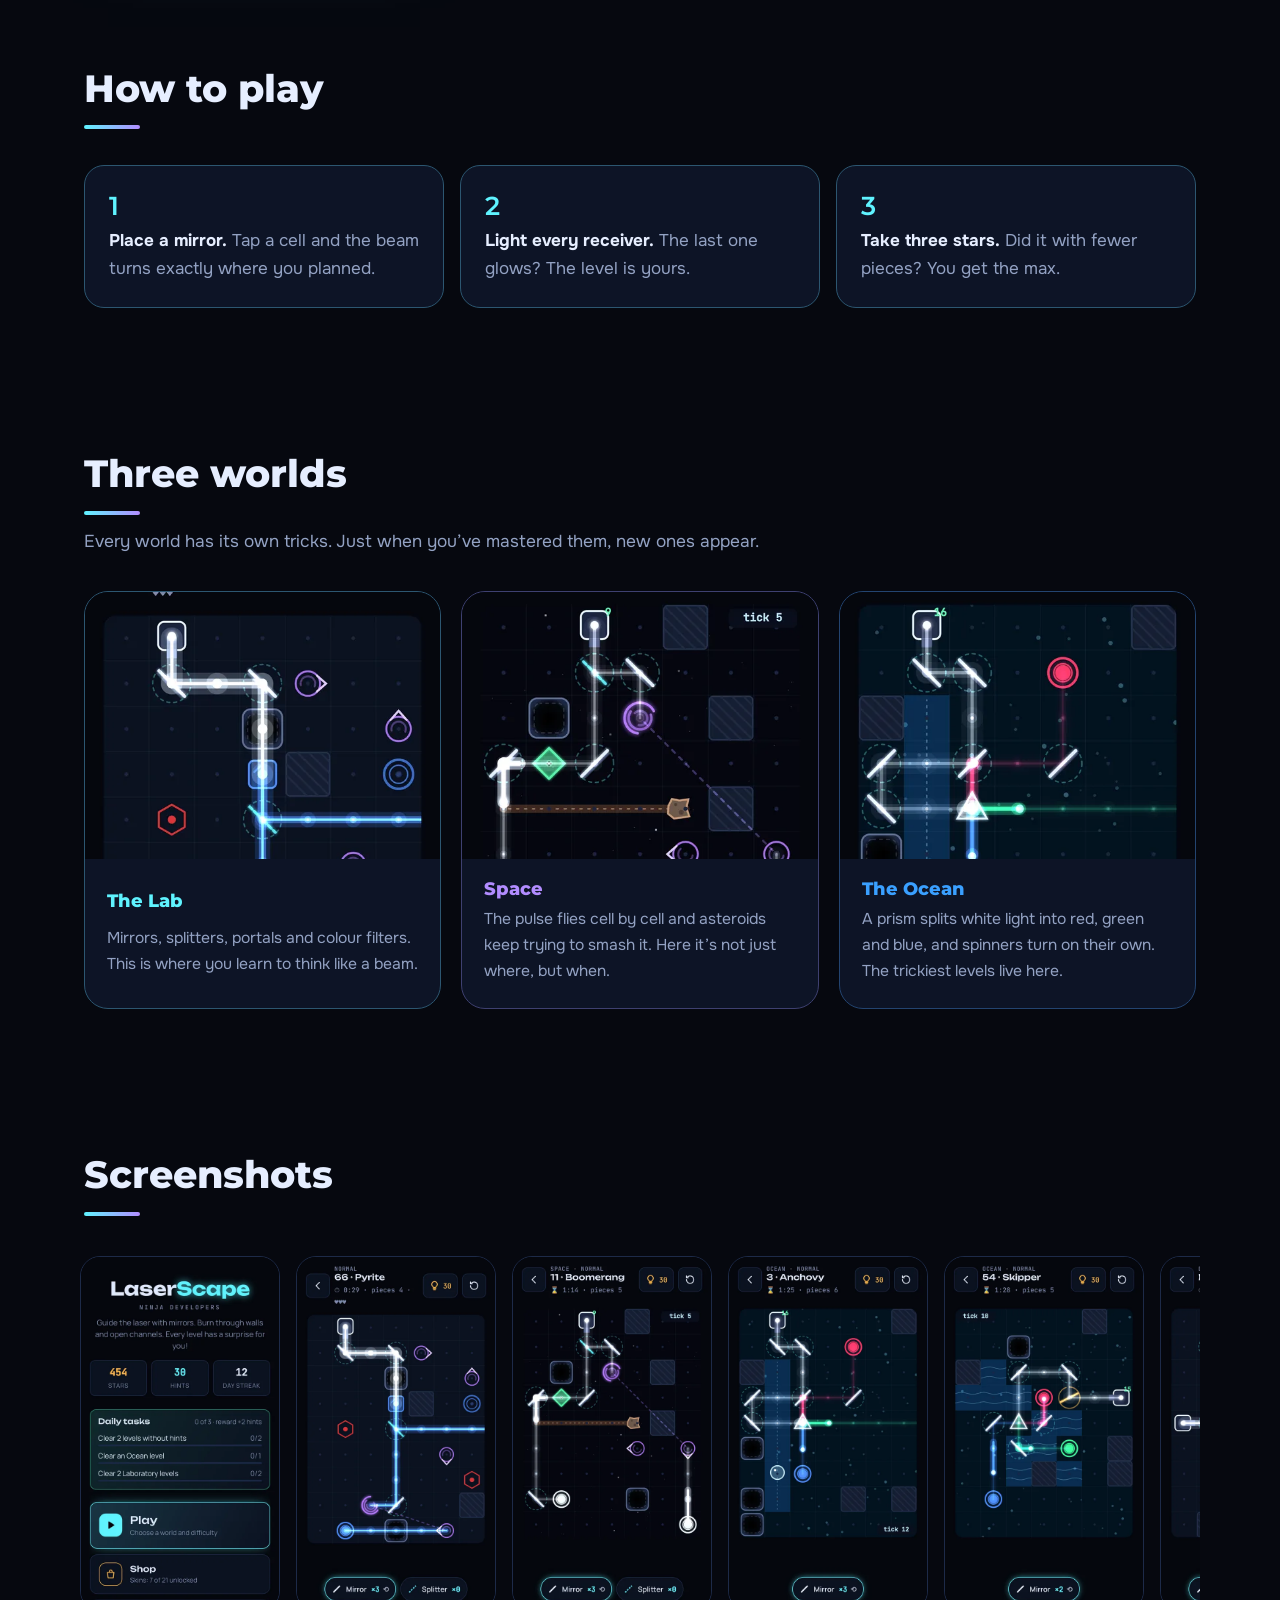
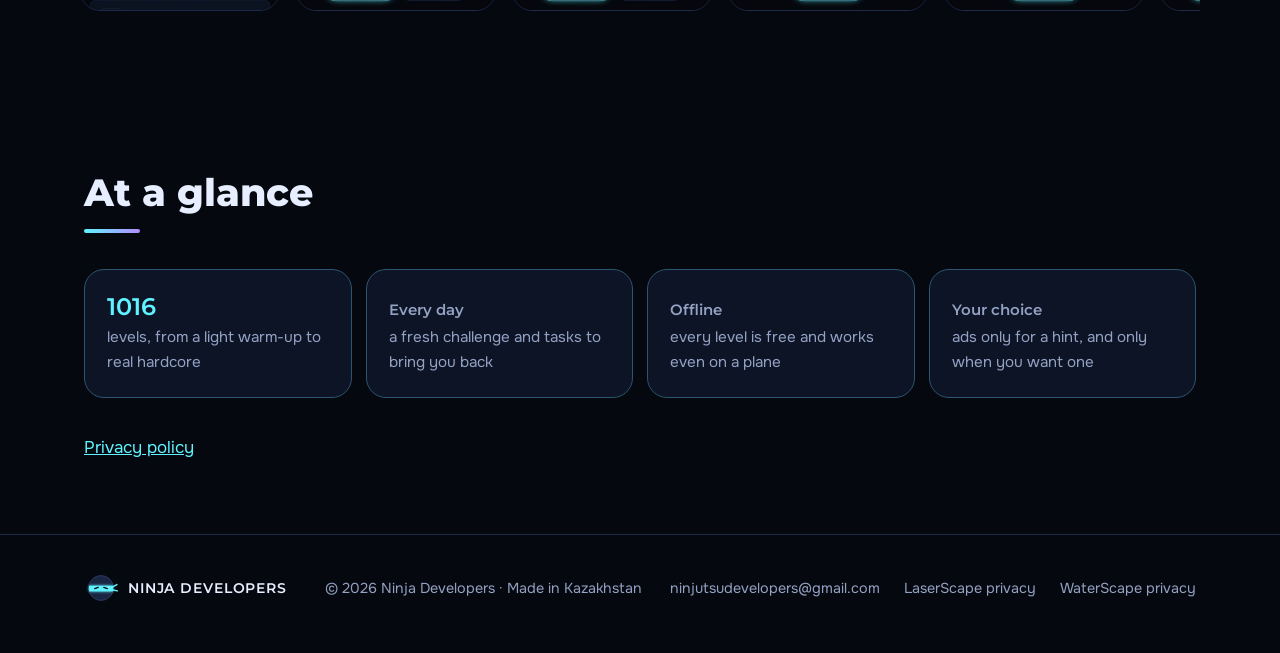
==== commit d33ae8bc: "Trailers on the LaserScape and Ninja Hunter pages (20 s, ru/en/kk) Co-Authored-By: Claude Opus 5.5 <" ====
--- a/laserscape/index.html
+++ b/laserscape/index.html
@@ -33,6 +33,8 @@
 <div class="phones" aria-hidden="true" style="--c:var(--laser)"><div class="phone p1"><img lang="ru" src="/img/ls-ru-2_lab.webp" alt="" loading="lazy"><img lang="en" src="/img/ls-en-2_lab.webp" alt="" loading="lazy"><img lang="kk" src="/img/ls-ru-2_lab.webp" alt="" loading="lazy"></div><div class="phone p2"><img lang="ru" src="/img/ls-ru-1_home.webp" alt="" loading="lazy"><img lang="en" src="/img/ls-en-1_home.webp" alt="" loading="lazy"><img lang="kk" src="/img/ls-ru-1_home.webp" alt="" loading="lazy"></div><div class="phone p3"><img lang="ru" src="/img/ls-ru-4_ocean.webp" alt="" loading="lazy"><img lang="en" src="/img/ls-en-4_ocean.webp" alt="" loading="lazy"><img lang="kk" src="/img/ls-ru-4_ocean.webp" alt="" loading="lazy"></div></div>
 </div>
 
+<section><div class="sh rv"><h2 lang="ru">Трейлер</h2><h2 lang="en">Trailer</h2><h2 lang="kk">Трейлер</h2></div>
+<div class="trailer rv"><video lang="ru" controls playsinline preload="none" poster="/video/laserscape-ru.webp"><source src="/video/laserscape-ru.mp4" type="video/mp4"></video><video lang="en" controls playsinline preload="none" poster="/video/laserscape-en.webp"><source src="/video/laserscape-en.mp4" type="video/mp4"></video><video lang="kk" controls playsinline preload="none" poster="/video/laserscape-kk.webp"><source src="/video/laserscape-kk.mp4" type="video/mp4"></video></div></section>
 <section><div class="sh rv"><h2 lang="ru">Как играть</h2><h2 lang="en">How to play</h2><h2 lang="kk">Қалай ойнау керек</h2></div>
 <ol class="steps">
 <li class="rv"><span lang="ru"><b>Поставь зеркало.</b> Нажми на клетку, и луч свернёт туда, куда ты задумал.</span><span lang="en"><b>Place a mirror.</b> Tap a cell and the beam turns exactly where you planned.</span><span lang="kk"><b>Айна қой.</b> Ұяшықты бас, сәуле сен ойлаған жаққа бұрылады.</span></li>
--- a/style.css
+++ b/style.css
@@ -291,3 +291,8 @@
 @media (max-width:560px){nav.top .hide-s{display:none}.values{grid-template-columns:1fr}.brand span{display:none}}
 @media (max-width:860px){.mood{height:640px}.beam{opacity:.45}.g-game .hero{min-height:0}}
 @media (prefers-reduced-motion:reduce){*,*::before,*::after{animation:none!important;transition:none!important}.js .rv{opacity:1;transform:none}}
+
+/* Trailer block on game pages: one vertical video per language */
+.trailer{display:flex;justify-content:flex-start}
+.trailer video{width:min(360px,100%);aspect-ratio:9/16;border-radius:24px;border:1px solid var(--line);background:#000;box-shadow:0 24px 70px -24px var(--c,#000);display:block}
+.g-hunter .trailer video{border-radius:12px}
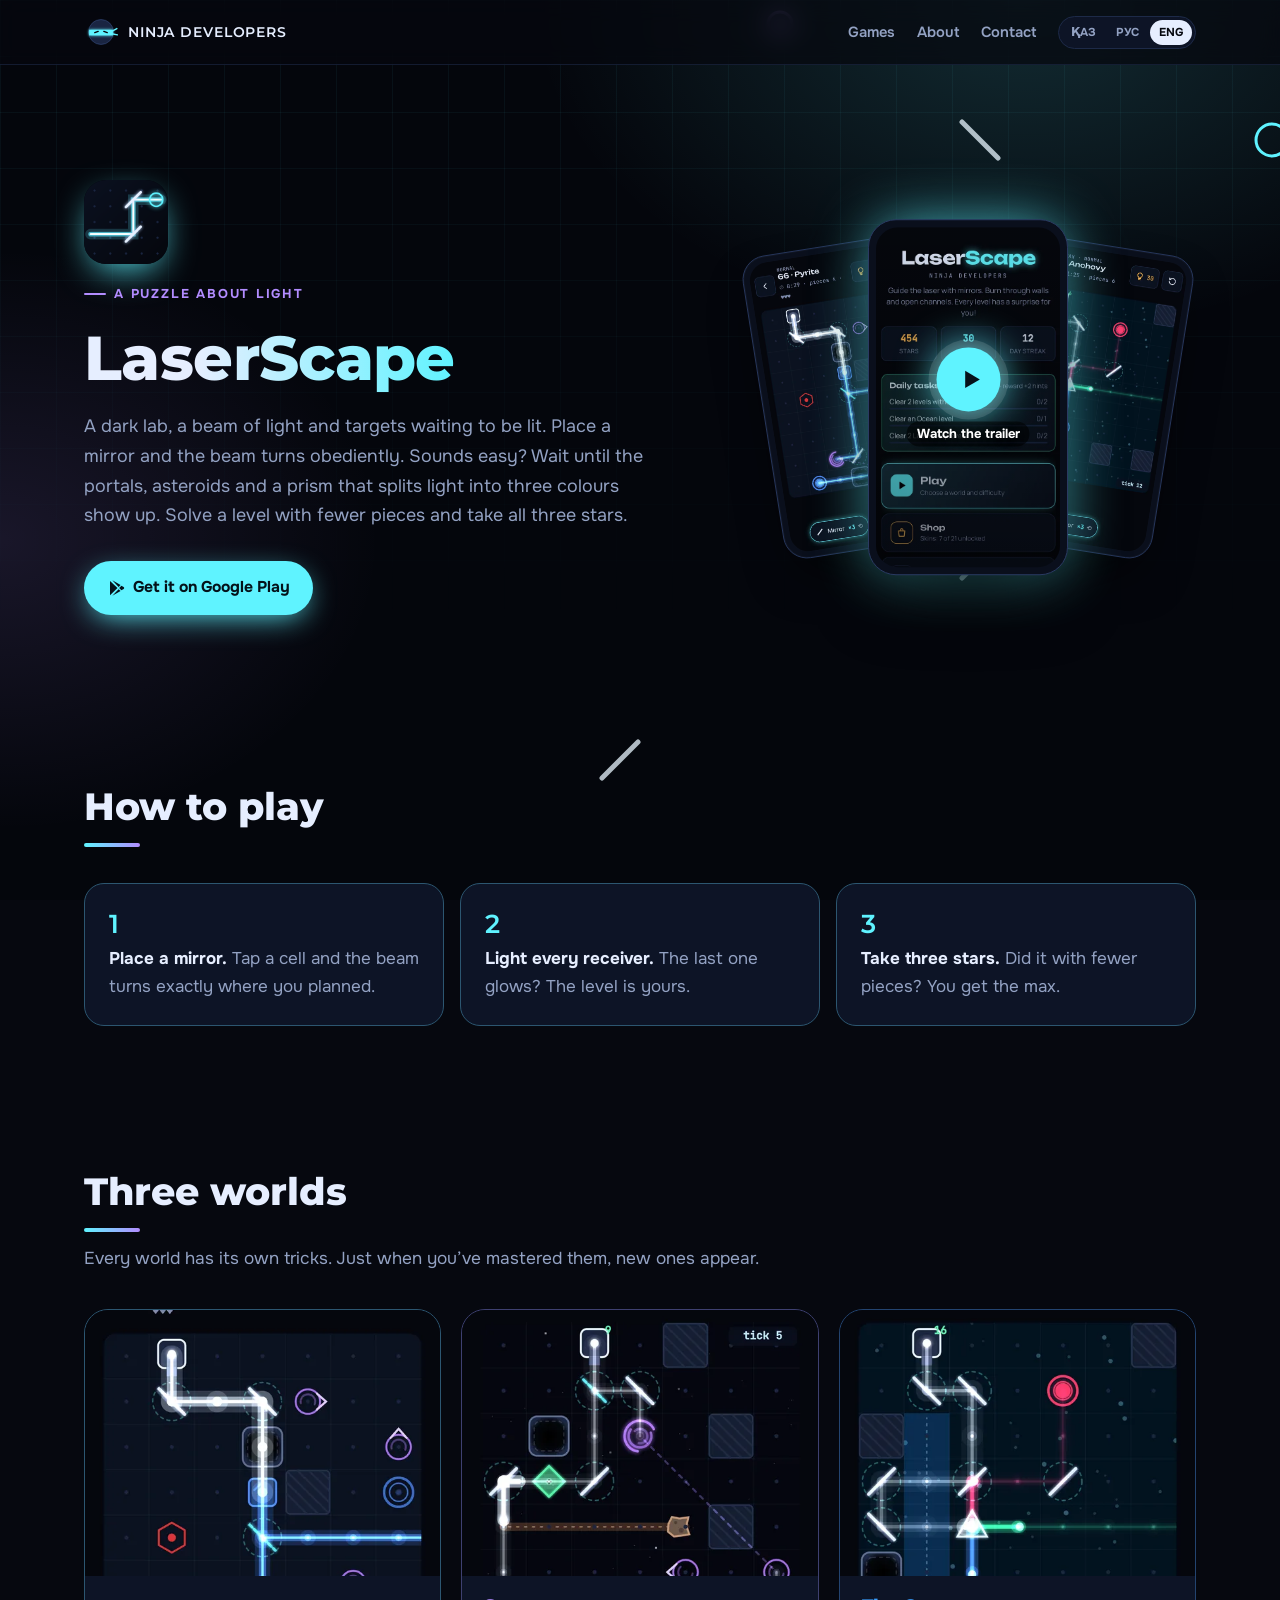
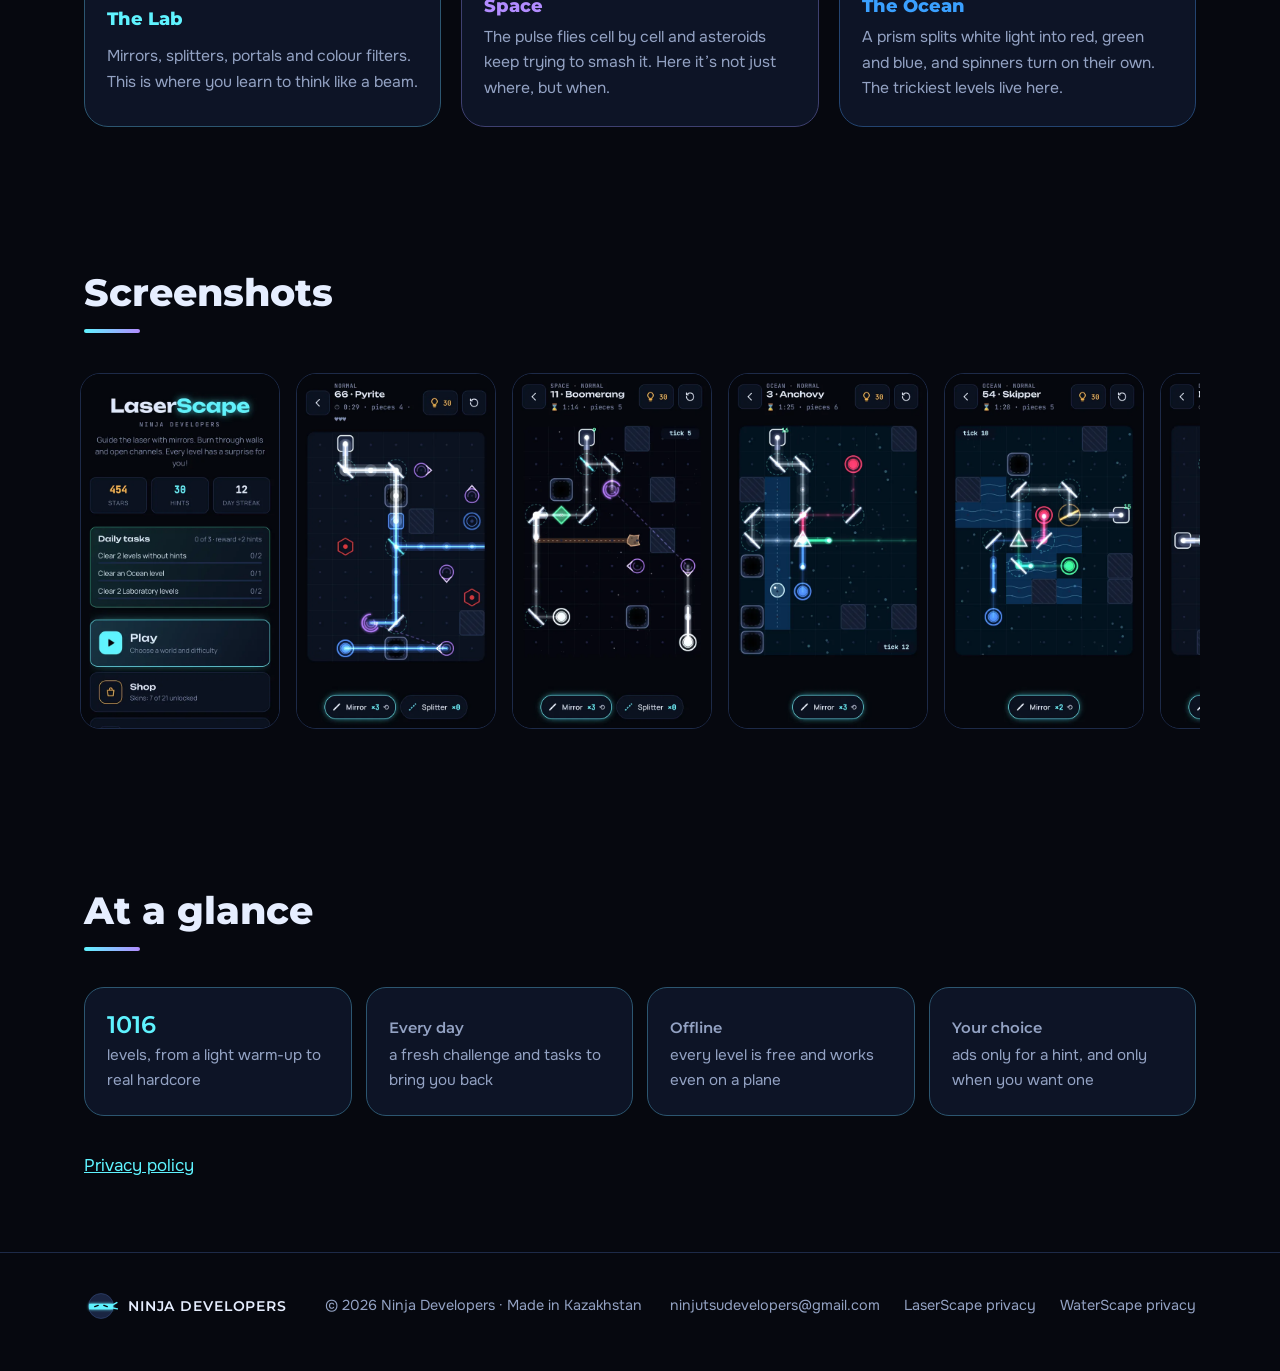
==== commit 8241ccfb: "Trailer inside the middle hero phone on LaserScape and Ninja Hunter pages Tap the middle phone to pl" ====
--- a/laserscape/index.html
+++ b/laserscape/index.html
@@ -30,11 +30,9 @@
 <p class="lead" lang="ru">Тёмная лаборатория, луч света и мишени, которые ждут, когда их зажгут. Поставь зеркало, и луч послушно свернёт. Кажется, просто? Подожди, пока появятся порталы, астероиды и призма, которая делит свет на три цвета. Реши уровень меньшим числом деталей и забери все три звезды.</p><p class="lead" lang="en">A dark lab, a beam of light and targets waiting to be lit. Place a mirror and the beam turns obediently. Sounds easy? Wait until the portals, asteroids and a prism that splits light into three colours show up. Solve a level with fewer pieces and take all three stars.</p><p class="lead" lang="kk">Қараңғы зертхана, жарық сәулесі және жануын күткен нысаналар. Айна қойсаң, сәуле мойынсұнып бұрылады. Оңай сияқты ма? Порталдар, астероидтар және жарықты үш түске бөлетін призма шыққанша күте тұр. Деңгейді аз бөлшекпен шешіп, үш жұлдызды да ал.</p>
 <div class="btns"><a class="btn primary" href="https://play.google.com/store/apps/details?id=com.arsen.lazerkanal&amp;referrer=utm_source%3Dninja-developers.com%26utm_medium%3Dsite%26utm_campaign%3Dlaserscape" data-play><svg viewBox="0 0 24 24" fill="currentColor"><path d="M4 2.5v19l10-9.5zM15.5 13.5l2.6 2.5-11 6.2zM15.5 10.5L7.1 1.8l11 6.2zM19.2 9l3 1.7c.9.5.9 2.1 0 2.6l-3 1.7-2.9-3z"/></svg><span lang="ru">Скачать в Google Play</span><span lang="en">Get it on Google Play</span><span lang="kk">Google Play-ден жүктеу</span></a></div>
 </div>
-<div class="phones" aria-hidden="true" style="--c:var(--laser)"><div class="phone p1"><img lang="ru" src="/img/ls-ru-2_lab.webp" alt="" loading="lazy"><img lang="en" src="/img/ls-en-2_lab.webp" alt="" loading="lazy"><img lang="kk" src="/img/ls-ru-2_lab.webp" alt="" loading="lazy"></div><div class="phone p2"><img lang="ru" src="/img/ls-ru-1_home.webp" alt="" loading="lazy"><img lang="en" src="/img/ls-en-1_home.webp" alt="" loading="lazy"><img lang="kk" src="/img/ls-ru-1_home.webp" alt="" loading="lazy"></div><div class="phone p3"><img lang="ru" src="/img/ls-ru-4_ocean.webp" alt="" loading="lazy"><img lang="en" src="/img/ls-en-4_ocean.webp" alt="" loading="lazy"><img lang="kk" src="/img/ls-ru-4_ocean.webp" alt="" loading="lazy"></div></div>
+<div class="phones" style="--c:var(--laser)"><div class="phone p1" aria-hidden="true"><img lang="ru" src="/img/ls-ru-2_lab.webp" alt="" loading="lazy"><img lang="en" src="/img/ls-en-2_lab.webp" alt="" loading="lazy"><img lang="kk" src="/img/ls-ru-2_lab.webp" alt="" loading="lazy"></div><div class="phone p2" data-trailer="laserscape"><img lang="ru" src="/img/ls-ru-1_home.webp" alt="" loading="lazy"><img lang="en" src="/img/ls-en-1_home.webp" alt="" loading="lazy"><img lang="kk" src="/img/ls-ru-1_home.webp" alt="" loading="lazy"><button class="tplay" type="button"><svg viewBox="0 0 24 24" fill="currentColor" aria-hidden="true"><path d="M8 5.5v13l11-6.5z"/></svg><span lang="ru">Смотреть трейлер</span><span lang="en">Watch the trailer</span><span lang="kk">Трейлерді көру</span></button></div><div class="phone p3" aria-hidden="true"><img lang="ru" src="/img/ls-ru-4_ocean.webp" alt="" loading="lazy"><img lang="en" src="/img/ls-en-4_ocean.webp" alt="" loading="lazy"><img lang="kk" src="/img/ls-ru-4_ocean.webp" alt="" loading="lazy"></div></div>
 </div>
 
-<section><div class="sh rv"><h2 lang="ru">Трейлер</h2><h2 lang="en">Trailer</h2><h2 lang="kk">Трейлер</h2></div>
-<div class="trailer rv"><video lang="ru" controls playsinline preload="none" poster="/video/laserscape-ru.webp"><source src="/video/laserscape-ru.mp4" type="video/mp4"></video><video lang="en" controls playsinline preload="none" poster="/video/laserscape-en.webp"><source src="/video/laserscape-en.mp4" type="video/mp4"></video><video lang="kk" controls playsinline preload="none" poster="/video/laserscape-kk.webp"><source src="/video/laserscape-kk.mp4" type="video/mp4"></video></div></section>
 <section><div class="sh rv"><h2 lang="ru">Как играть</h2><h2 lang="en">How to play</h2><h2 lang="kk">Қалай ойнау керек</h2></div>
 <ol class="steps">
 <li class="rv"><span lang="ru"><b>Поставь зеркало.</b> Нажми на клетку, и луч свернёт туда, куда ты задумал.</span><span lang="en"><b>Place a mirror.</b> Tap a cell and the beam turns exactly where you planned.</span><span lang="kk"><b>Айна қой.</b> Ұяшықты бас, сәуле сен ойлаған жаққа бұрылады.</span></li>
--- a/style.css
+++ b/style.css
@@ -292,7 +292,18 @@
 @media (max-width:860px){.mood{height:640px}.beam{opacity:.45}.g-game .hero{min-height:0}}
 @media (prefers-reduced-motion:reduce){*,*::before,*::after{animation:none!important;transition:none!important}.js .rv{opacity:1;transform:none}}
 
-/* Trailer block on game pages: one vertical video per language */
-.trailer{display:flex;justify-content:flex-start}
-.trailer video{width:min(360px,100%);aspect-ratio:9/16;border-radius:24px;border:1px solid var(--line);background:#000;box-shadow:0 24px 70px -24px var(--c,#000);display:block}
-.g-hunter .trailer video{border-radius:12px}
+
+/* Trailer inside the middle phone of a game page hero: tap to play */
+.phone[data-trailer]{cursor:pointer;transition:transform .35s ease}
+.phone[data-trailer] .tplay{position:absolute;left:50%;top:50%;transform:translate(-50%,-50%);z-index:3;display:grid;justify-items:center;gap:10px;border:0;background:none;color:#fff;font:700 13px/1.2 var(--body,inherit);cursor:pointer;text-shadow:0 2px 8px #000}
+.phone[data-trailer] .tplay svg{width:64px;height:64px;padding:16px 14px 16px 18px;border-radius:50%;background:var(--c,#5cf);color:#06121a;box-shadow:0 0 0 8px rgba(255,255,255,.12),0 0 40px var(--c,#5cf);animation:tpulse 2s ease-in-out infinite}
+.phone[data-trailer] .tplay span{background:rgba(0,0,0,.55);padding:5px 10px;border-radius:99px;white-space:nowrap}
+.phone[data-trailer]::after{content:"";position:absolute;inset:7px;border-radius:22px;background:linear-gradient(180deg,rgba(0,0,0,.05),rgba(0,0,0,.45));z-index:2;pointer-events:none}
+.phone.playing::after,.phone.playing .tplay{display:none}
+.phone[data-trailer] video{position:absolute;inset:7px;width:calc(100% - 14px);height:calc(100% - 14px);object-fit:cover;border-radius:22px;background:#000;z-index:4}
+.g-hunter .phone[data-trailer] video,.g-hunter .phone[data-trailer]::after{border-radius:12px}
+.g-hunter .phone[data-trailer] .tplay svg{border-radius:10px;color:#fff}
+.phone.p2.playing{transform:translate(-50%,-50%) scale(1.12);z-index:5}
+@keyframes tpulse{0%,100%{transform:scale(1)}50%{transform:scale(1.08)}}
+@media (max-width:720px){.phone.p2.playing{transform:translate(-50%,-50%) scale(1.3)}}
+@media (prefers-reduced-motion:reduce){.phone[data-trailer] .tplay svg{animation:none}}
